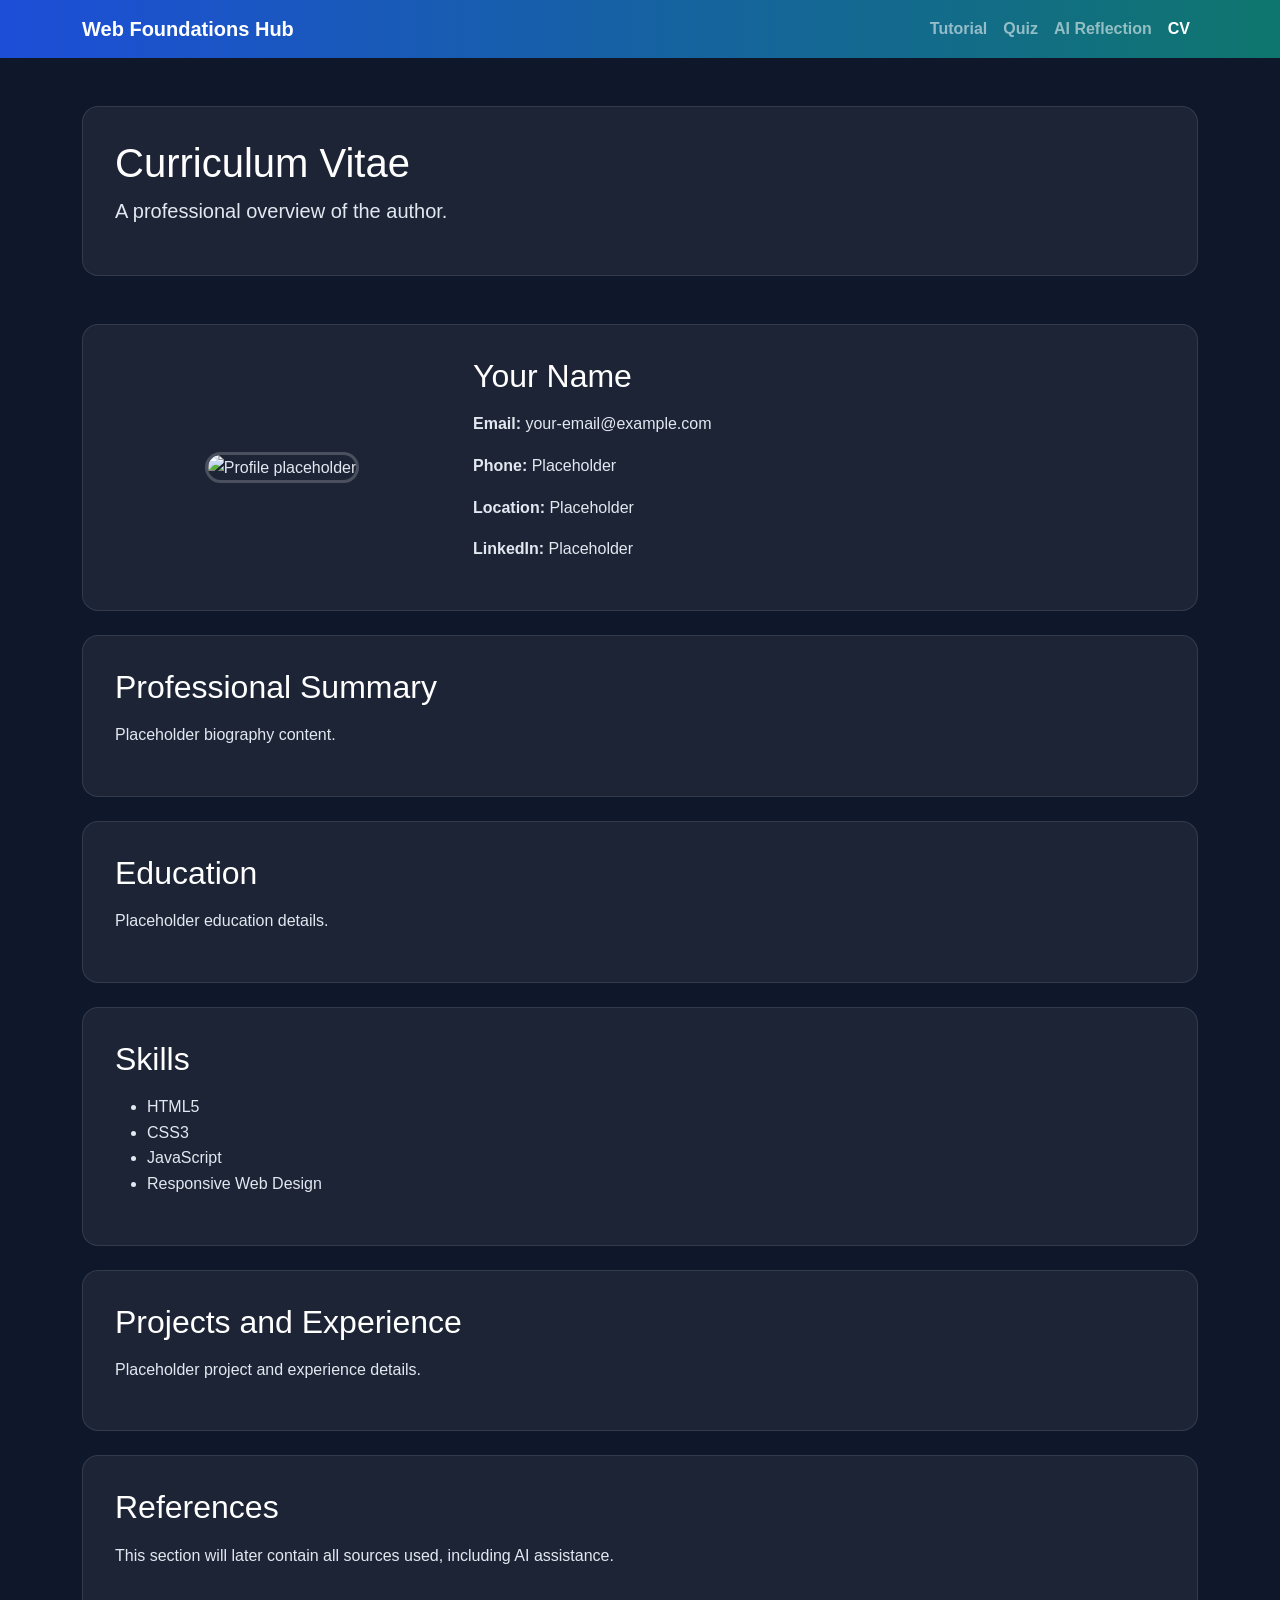
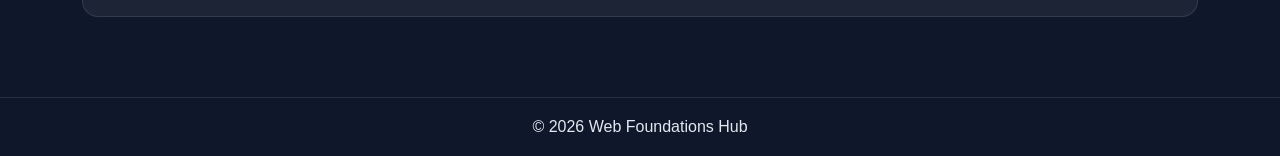
==== cv.html @ d8eeae06 "Initial project structure with base pages" ====
<!DOCTYPE html>
<html lang="en">
<head>
  <meta charset="UTF-8">
  <meta name="viewport" content="width=device-width, initial-scale=1.0">
  <title>CV | Web Foundations Hub</title>

  <link
    href="https://cdn.jsdelivr.net/npm/bootstrap@5.3.3/dist/css/bootstrap.min.css"
    rel="stylesheet"
  >
  <link rel="stylesheet" href="css/styles.css">
</head>
<body>
  <header class="site-header">
    <nav class="navbar navbar-expand-lg navbar-dark custom-nav">
      <div class="container">
        <a class="navbar-brand" href="index.html">Web Foundations Hub</a>
        <button class="navbar-toggler" type="button" data-bs-toggle="collapse" data-bs-target="#mainNav">
          <span class="navbar-toggler-icon"></span>
        </button>

        <div class="collapse navbar-collapse" id="mainNav">
          <ul class="navbar-nav ms-auto">
            <li class="nav-item"><a class="nav-link" href="tutorial.html">Tutorial</a></li>
            <li class="nav-item"><a class="nav-link" href="quiz.html">Quiz</a></li>
            <li class="nav-item"><a class="nav-link" href="reflection.html">AI Reflection</a></li>
            <li class="nav-item"><a class="nav-link active" href="cv.html">CV</a></li>
          </ul>
        </div>
      </div>
    </nav>
  </header>

  <main class="container py-5">
    <section class="page-intro mb-5">
      <h1>Curriculum Vitae</h1>
      <p class="lead">A professional overview of the author.</p>
    </section>

    <section class="content-card mb-4">
      <div class="row g-4 align-items-center">
        <div class="col-md-4 text-center">
          <img src="images/profile-placeholder.jpg" alt="Profile placeholder" class="img-fluid profile-image">
        </div>
        <div class="col-md-8">
          <h2>Your Name</h2>
          <p><strong>Email:</strong> your-email@example.com</p>
          <p><strong>Phone:</strong> Placeholder</p>
          <p><strong>Location:</strong> Placeholder</p>
          <p><strong>LinkedIn:</strong> Placeholder</p>
        </div>
      </div>
    </section>

    <section class="content-card mb-4">
      <h2>Professional Summary</h2>
      <p>Placeholder biography content.</p>
    </section>

    <section class="content-card mb-4">
      <h2>Education</h2>
      <p>Placeholder education details.</p>
    </section>

    <section class="content-card mb-4">
      <h2>Skills</h2>
      <ul>
        <li>HTML5</li>
        <li>CSS3</li>
        <li>JavaScript</li>
        <li>Responsive Web Design</li>
      </ul>
    </section>

    <section class="content-card mb-4">
      <h2>Projects and Experience</h2>
      <p>Placeholder project and experience details.</p>
    </section>

    <section class="content-card">
      <h2>References</h2>
      <p>This section will later contain all sources used, including AI assistance.</p>
    </section>
  </main>

  <footer class="site-footer text-center py-3">
    <p class="mb-0">&copy; 2026 Web Foundations Hub</p>
  </footer>

  <script src="https://cdn.jsdelivr.net/npm/bootstrap@5.3.3/dist/js/bootstrap.bundle.min.js"></script>
  <script src="js/main.js"></script>
</body>
</html>
---- css/styles.css ----
/* =========================
   Global Base Styles
========================= */

body {
  margin: 0;
  font-family: Arial, sans-serif;
  background-color: #0f172a;
  color: #e2e8f0;
  line-height: 1.6;
}

h1,
h2,
h3 {
  color: #ffffff;
}

a {
  text-decoration: none;
}

pre {
  background-color: #111827;
  color: #f8fafc;
  padding: 1rem;
  border-radius: 0.75rem;
  overflow-x: auto;
}

code {
  font-family: "Courier New", monospace;
}

/* =========================
   Navigation
========================= */

.custom-nav {
  background: linear-gradient(90deg, #1d4ed8, #0f766e);
}

.navbar-brand,
.nav-link {
  font-weight: 600;
}

/* =========================
   Layout Sections
========================= */

.hero-section,
.page-intro,
.content-card,
.feature-card {
  background: rgba(255, 255, 255, 0.06);
  border: 1px solid rgba(255, 255, 255, 0.1);
  border-radius: 1rem;
  padding: 2rem;
}

.feature-card h2,
.content-card h2 {
  margin-bottom: 1rem;
}

/* =========================
   Footer
========================= */

.site-footer {
  border-top: 1px solid rgba(255, 255, 255, 0.1);
  margin-top: 2rem;
}

/* =========================
   Images
========================= */

.profile-image {
  max-width: 220px;
  border-radius: 1rem;
  border: 3px solid rgba(255, 255, 255, 0.2);
}

/* =========================
   Utility
========================= */

.hidden {
  display: none;
}
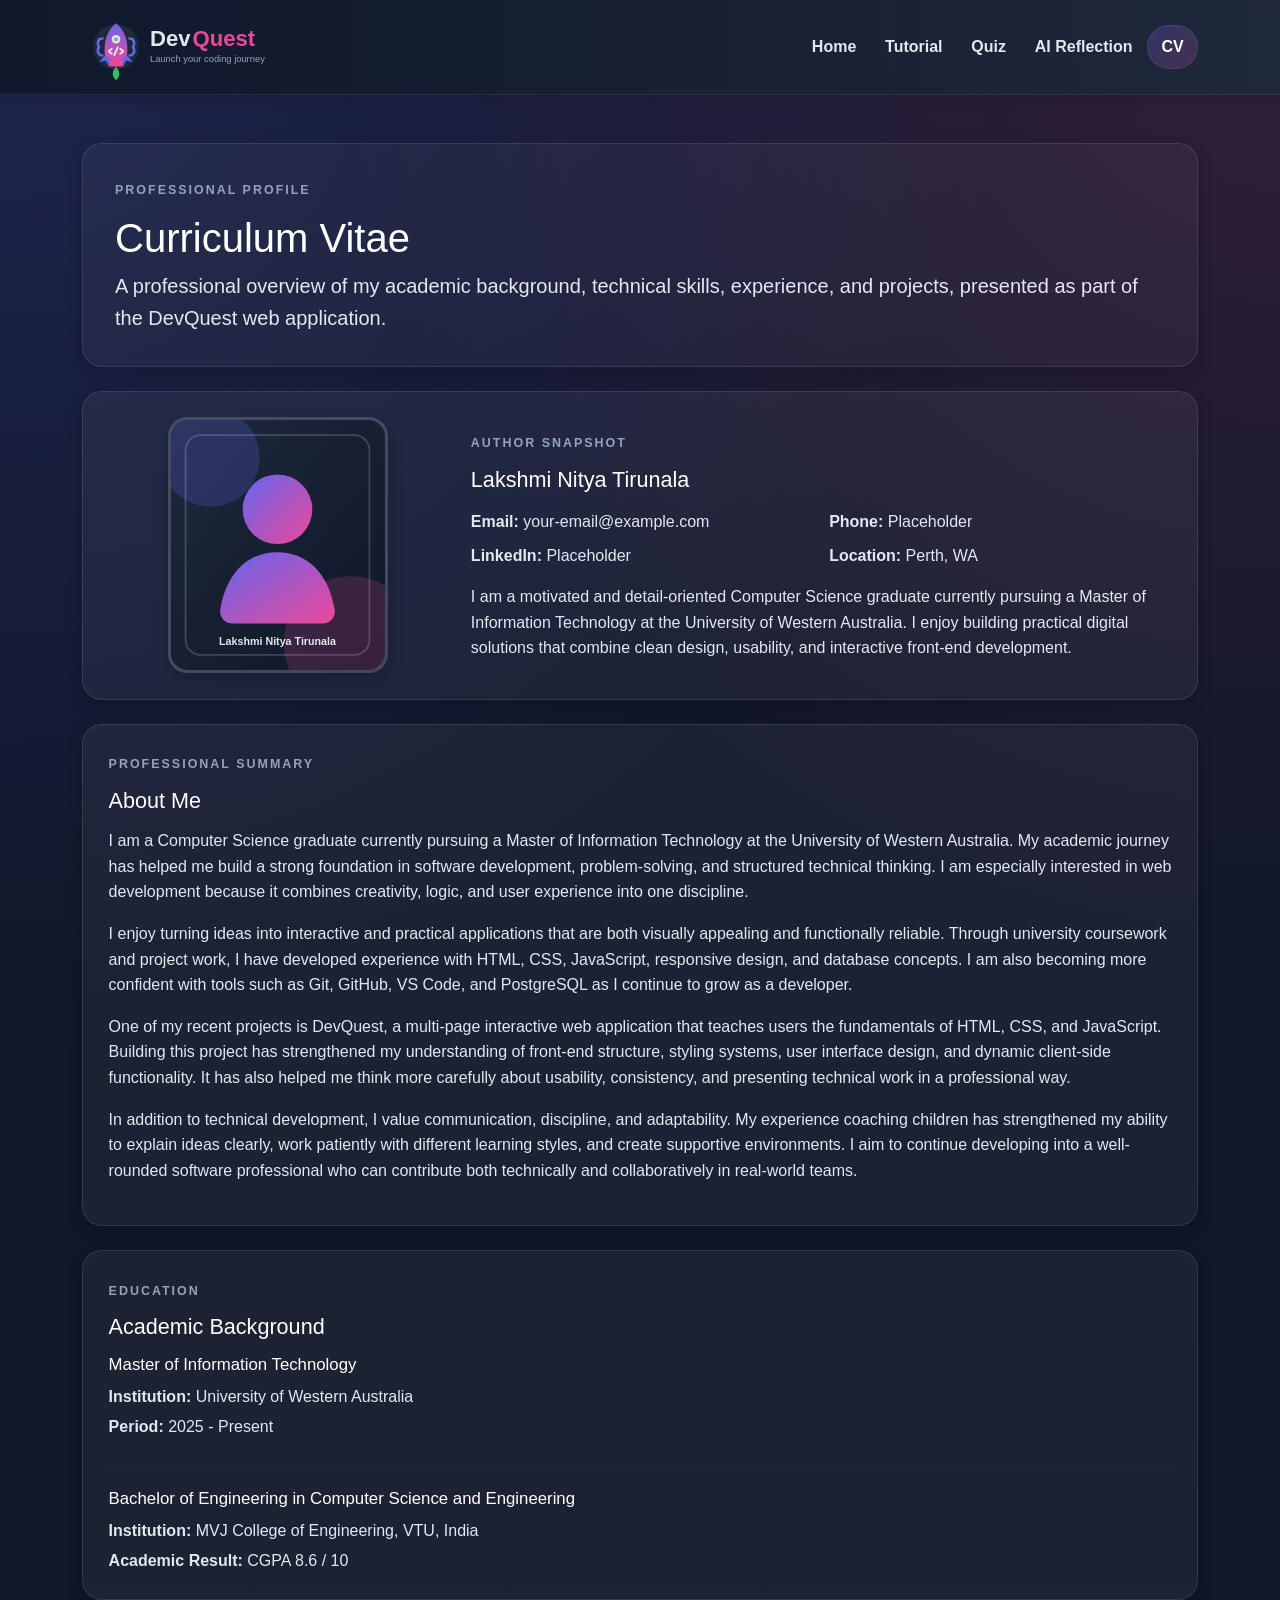
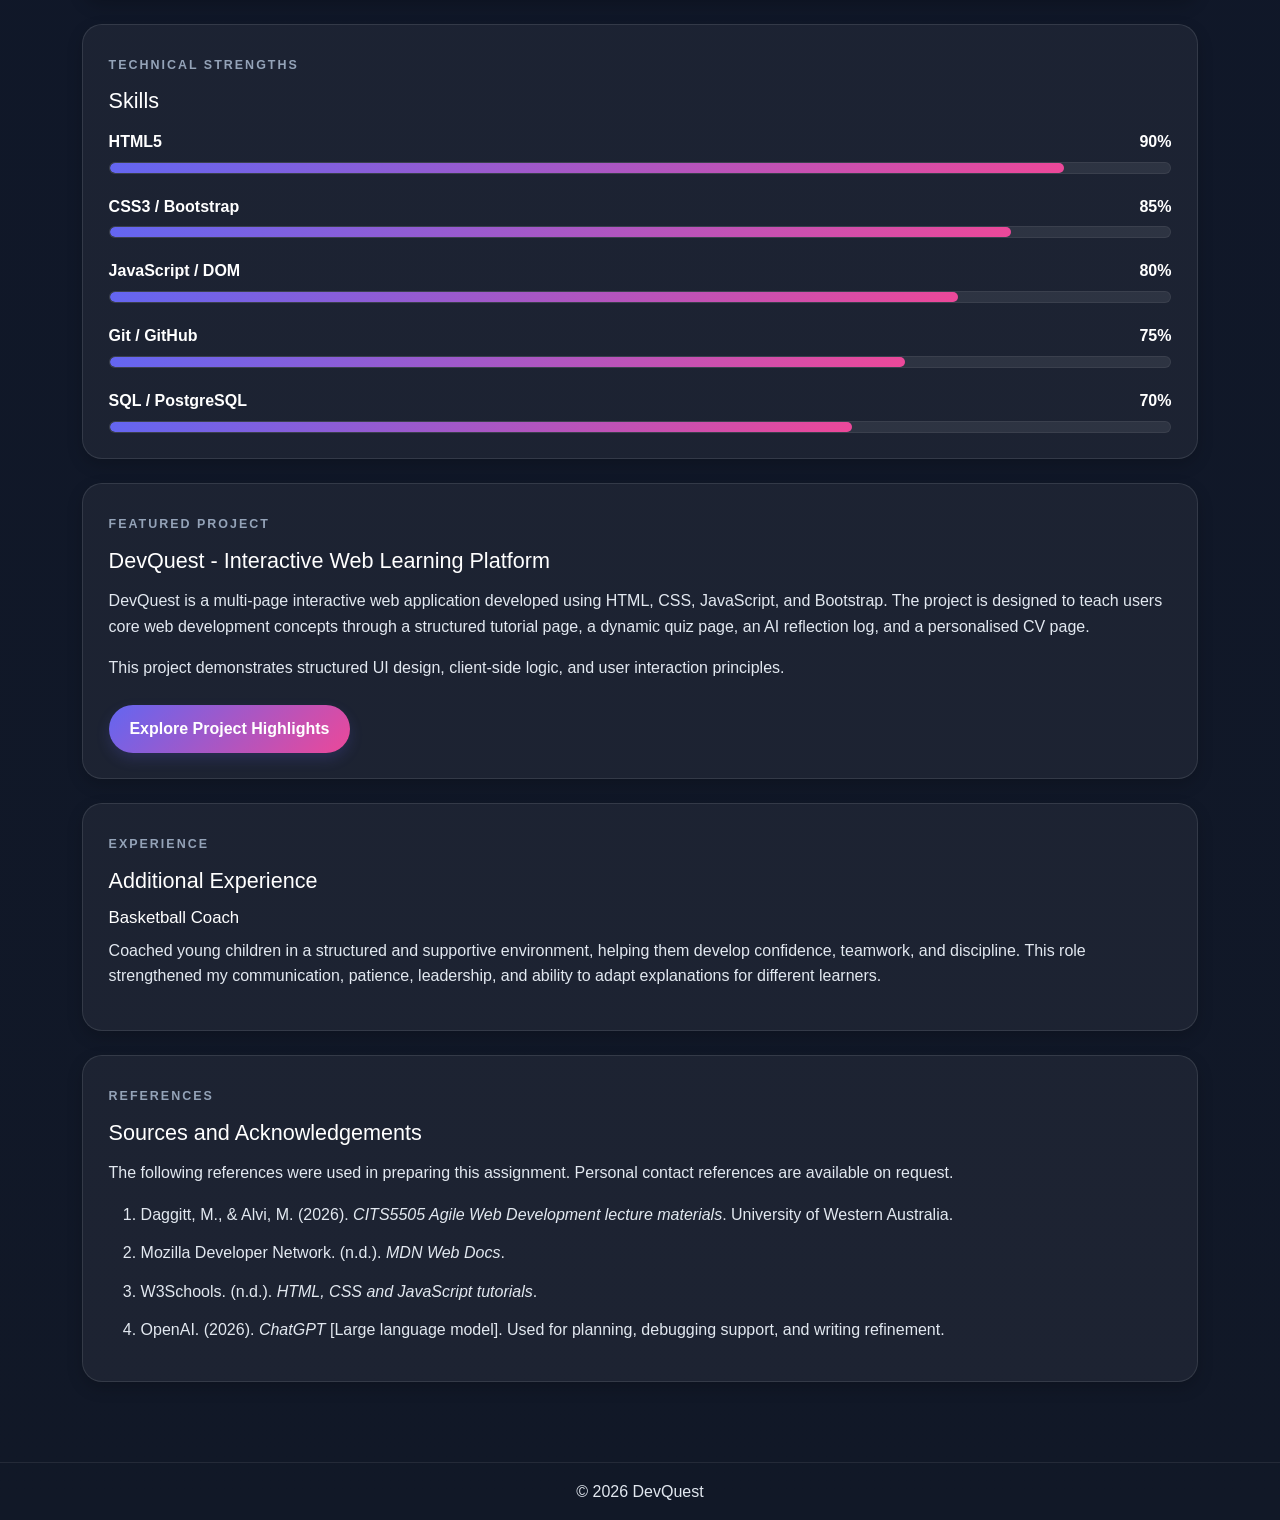
==== commit c9eb5f8b: "Build DevQuest site pages and topic quiz" ====
--- a/cv.html
+++ b/cv.html
@@ -3,92 +3,255 @@
 <head>
   <meta charset="UTF-8">
   <meta name="viewport" content="width=device-width, initial-scale=1.0">
-  <title>CV | Web Foundations Hub</title>
-
-  <link
-    href="https://cdn.jsdelivr.net/npm/bootstrap@5.3.3/dist/css/bootstrap.min.css"
-    rel="stylesheet"
-  >
+  <title>CV | DevQuest</title>
+  <link href="https://cdn.jsdelivr.net/npm/bootstrap@5.3.3/dist/css/bootstrap.min.css" rel="stylesheet">
+  <link rel="icon" type="image/svg+xml" href="images/favicon.svg">
   <link rel="stylesheet" href="css/styles.css">
 </head>
 <body>
-  <header class="site-header">
-    <nav class="navbar navbar-expand-lg navbar-dark custom-nav">
-      <div class="container">
-        <a class="navbar-brand" href="index.html">Web Foundations Hub</a>
-        <button class="navbar-toggler" type="button" data-bs-toggle="collapse" data-bs-target="#mainNav">
-          <span class="navbar-toggler-icon"></span>
-        </button>
-
-        <div class="collapse navbar-collapse" id="mainNav">
-          <ul class="navbar-nav ms-auto">
-            <li class="nav-item"><a class="nav-link" href="tutorial.html">Tutorial</a></li>
-            <li class="nav-item"><a class="nav-link" href="quiz.html">Quiz</a></li>
-            <li class="nav-item"><a class="nav-link" href="reflection.html">AI Reflection</a></li>
-            <li class="nav-item"><a class="nav-link active" href="cv.html">CV</a></li>
-          </ul>
-        </div>
-      </div>
-    </nav>
-  </header>
-
-  <main class="container py-5">
-    <section class="page-intro mb-5">
-      <h1>Curriculum Vitae</h1>
-      <p class="lead">A professional overview of the author.</p>
-    </section>
-
-    <section class="content-card mb-4">
-      <div class="row g-4 align-items-center">
-        <div class="col-md-4 text-center">
-          <img src="images/profile-placeholder.jpg" alt="Profile placeholder" class="img-fluid profile-image">
-        </div>
-        <div class="col-md-8">
-          <h2>Your Name</h2>
+
+<header class="site-header">
+  <nav class="navbar navbar-expand-lg navbar-dark custom-nav" aria-label="Main navigation">
+    <div class="container">
+      <a class="navbar-brand logo-link" href="index.html">
+        <img src="images/devquest-logo.svg" alt="DevQuest logo" class="devquest-logo">
+      </a>
+
+      <button
+        class="navbar-toggler"
+        type="button"
+        data-bs-toggle="collapse"
+        data-bs-target="#mainNav"
+        aria-controls="mainNav"
+        aria-expanded="false"
+        aria-label="Toggle navigation"
+      >
+        <span class="navbar-toggler-icon"></span>
+      </button>
+
+      <div class="collapse navbar-collapse" id="mainNav">
+        <ul class="navbar-nav ms-auto">
+          <li class="nav-item"><a class="nav-link" href="index.html">Home</a></li>
+          <li class="nav-item"><a class="nav-link" href="tutorial.html">Tutorial</a></li>
+          <li class="nav-item"><a class="nav-link" href="quiz.html">Quiz</a></li>
+          <li class="nav-item"><a class="nav-link" href="reflection.html">AI Reflection</a></li>
+          <li class="nav-item"><a class="nav-link active" href="cv.html" aria-current="page">CV</a></li>
+        </ul>
+      </div>
+    </div>
+  </nav>
+</header>
+
+<main class="container py-5">
+
+  <section class="page-intro reveal-section">
+    <div class="section-label">Professional Profile</div>
+    <h1>Curriculum Vitae</h1>
+    <p class="lead mb-0">
+      A professional overview of my academic background, technical skills, experience, and projects,
+      presented as part of the DevQuest web application.
+    </p>
+  </section>
+
+  <section class="content-card mt-4 reveal-section">
+    <div class="row g-4 align-items-center">
+      <div class="col-md-4 text-center">
+        <img
+          src="images/profile-placeholder.svg"
+          alt="Profile photograph placeholder"
+          class="img-fluid profile-image cv-profile-image"
+        >
+      </div>
+
+      <div class="col-md-8">
+        <div class="section-label">Author Snapshot</div>
+        <h2 class="mb-3">Lakshmi Nitya Tirunala</h2>
+
+        <div class="cv-contact-grid">
           <p><strong>Email:</strong> your-email@example.com</p>
           <p><strong>Phone:</strong> Placeholder</p>
-          <p><strong>Location:</strong> Placeholder</p>
           <p><strong>LinkedIn:</strong> Placeholder</p>
+          <p><strong>Location:</strong> Perth, WA</p>
         </div>
-      </div>
-    </section>
-
-    <section class="content-card mb-4">
-      <h2>Professional Summary</h2>
-      <p>Placeholder biography content.</p>
-    </section>
-
-    <section class="content-card mb-4">
-      <h2>Education</h2>
-      <p>Placeholder education details.</p>
-    </section>
-
-    <section class="content-card mb-4">
-      <h2>Skills</h2>
-      <ul>
-        <li>HTML5</li>
-        <li>CSS3</li>
-        <li>JavaScript</li>
-        <li>Responsive Web Design</li>
+
+        <p class="mb-0 card-muted">
+          I am a motivated and detail-oriented Computer Science graduate currently pursuing a Master of
+          Information Technology at the University of Western Australia. I enjoy building practical digital
+          solutions that combine clean design, usability, and interactive front-end development.
+        </p>
+      </div>
+    </div>
+  </section>
+
+  <section class="content-card mt-4 reveal-section">
+    <div class="section-label">Professional Summary</div>
+    <h2>About Me</h2>
+    <p>
+      I am a Computer Science graduate currently pursuing a Master of Information Technology at the University
+      of Western Australia. My academic journey has helped me build a strong foundation in software development,
+      problem-solving, and structured technical thinking. I am especially interested in web development because
+      it combines creativity, logic, and user experience into one discipline.
+    </p>
+    <p>
+      I enjoy turning ideas into interactive and practical applications that are both visually appealing and
+      functionally reliable. Through university coursework and project work, I have developed experience with
+      HTML, CSS, JavaScript, responsive design, and database concepts. I am also becoming more confident with
+      tools such as Git, GitHub, VS Code, and PostgreSQL as I continue to grow as a developer.
+    </p>
+    <p>
+      One of my recent projects is DevQuest, a multi-page interactive web application that teaches users the
+      fundamentals of HTML, CSS, and JavaScript. Building this project has strengthened my understanding of
+      front-end structure, styling systems, user interface design, and dynamic client-side functionality. It
+      has also helped me think more carefully about usability, consistency, and presenting technical work in a
+      professional way.
+    </p>
+    <p>
+      In addition to technical development, I value communication, discipline, and adaptability. My experience
+      coaching children has strengthened my ability to explain ideas clearly, work patiently with different
+      learning styles, and create supportive environments. I aim to continue developing into a well-rounded
+      software professional who can contribute both technically and collaboratively in real-world teams.
+    </p>
+  </section>
+
+  <section class="content-card mt-4 reveal-section">
+    <div class="section-label">Education</div>
+    <h2>Academic Background</h2>
+
+    <div class="cv-item">
+      <h3>Master of Information Technology</h3>
+      <p class="mb-1"><strong>Institution:</strong> University of Western Australia</p>
+      <p class="mb-0"><strong>Period:</strong> 2025 - Present</p>
+    </div>
+
+    <hr class="soft-divider">
+
+    <div class="cv-item">
+      <h3>Bachelor of Engineering in Computer Science and Engineering</h3>
+      <p class="mb-1"><strong>Institution:</strong> MVJ College of Engineering, VTU, India</p>
+      <p class="mb-0"><strong>Academic Result:</strong> CGPA 8.6 / 10</p>
+    </div>
+  </section>
+
+  <section class="content-card mt-4 reveal-section">
+    <div class="section-label">Technical Strengths</div>
+    <h2>Skills</h2>
+
+    <div class="skill-block">
+      <div class="skill-header">
+        <span>HTML5</span>
+        <span>90%</span>
+      </div>
+      <div class="skill-bar">
+        <div class="skill-fill" data-width="90%"></div>
+      </div>
+    </div>
+
+    <div class="skill-block">
+      <div class="skill-header">
+        <span>CSS3 / Bootstrap</span>
+        <span>85%</span>
+      </div>
+      <div class="skill-bar">
+        <div class="skill-fill" data-width="85%"></div>
+      </div>
+    </div>
+
+    <div class="skill-block">
+      <div class="skill-header">
+        <span>JavaScript / DOM</span>
+        <span>80%</span>
+      </div>
+      <div class="skill-bar">
+        <div class="skill-fill" data-width="80%"></div>
+      </div>
+    </div>
+
+    <div class="skill-block">
+      <div class="skill-header">
+        <span>Git / GitHub</span>
+        <span>75%</span>
+      </div>
+      <div class="skill-bar">
+        <div class="skill-fill" data-width="75%"></div>
+      </div>
+    </div>
+
+    <div class="skill-block mb-0">
+      <div class="skill-header">
+        <span>SQL / PostgreSQL</span>
+        <span>70%</span>
+      </div>
+      <div class="skill-bar">
+        <div class="skill-fill" data-width="70%"></div>
+      </div>
+    </div>
+  </section>
+
+  <section class="content-card mt-4 reveal-section">
+    <div class="section-label">Featured Project</div>
+    <h2>DevQuest - Interactive Web Learning Platform</h2>
+
+    <p>
+      DevQuest is a multi-page interactive web application developed using HTML, CSS, JavaScript, and Bootstrap.
+      The project is designed to teach users core web development concepts through a structured tutorial page,
+      a dynamic quiz page, an AI reflection log, and a personalised CV page.
+    </p>
+
+    <p class="card-muted">
+      This project demonstrates structured UI design, client-side logic, and user interaction principles.
+    </p>
+
+    <button type="button" class="btn btn-primary mt-2" id="toggleProjectDetails">
+      Explore Project Highlights
+    </button>
+
+    <div id="projectDetails" class="project-details hidden mt-4" aria-live="polite">
+      <ul class="mb-0">
+        <li>Designed a coherent multi-page user experience with consistent navigation and styling.</li>
+        <li>Built a responsive interface using Bootstrap combined with custom CSS.</li>
+        <li>Implemented interactive front-end behaviour using JavaScript and DOM manipulation.</li>
+        <li>Planned dynamic quiz functionality using AJAX, score feedback, and local storage.</li>
+        <li>Focused on balancing usability, visual design, and technical requirements.</li>
       </ul>
-    </section>
-
-    <section class="content-card mb-4">
-      <h2>Projects and Experience</h2>
-      <p>Placeholder project and experience details.</p>
-    </section>
-
-    <section class="content-card">
-      <h2>References</h2>
-      <p>This section will later contain all sources used, including AI assistance.</p>
-    </section>
-  </main>
-
-  <footer class="site-footer text-center py-3">
-    <p class="mb-0">&copy; 2026 Web Foundations Hub</p>
-  </footer>
-
-  <script src="https://cdn.jsdelivr.net/npm/bootstrap@5.3.3/dist/js/bootstrap.bundle.min.js"></script>
-  <script src="js/main.js"></script>
+    </div>
+  </section>
+
+  <section class="content-card mt-4 reveal-section">
+    <div class="section-label">Experience</div>
+    <h2>Additional Experience</h2>
+    <div class="cv-item">
+      <h3>Basketball Coach</h3>
+      <p>
+        Coached young children in a structured and supportive environment, helping them develop confidence,
+        teamwork, and discipline. This role strengthened my communication, patience, leadership, and ability
+        to adapt explanations for different learners.
+      </p>
+    </div>
+  </section>
+
+  <section class="content-card mt-4 reveal-section">
+    <div class="section-label">References</div>
+    <h2>Sources and Acknowledgements</h2>
+    <p class="card-muted">
+      The following references were used in preparing this assignment. Personal contact references are available
+      on request.
+    </p>
+
+    <ol class="references-list mb-0">
+      <li>Daggitt, M., &amp; Alvi, M. (2026). <em>CITS5505 Agile Web Development lecture materials</em>. University of Western Australia.</li>
+      <li>Mozilla Developer Network. (n.d.). <em>MDN Web Docs</em>.</li>
+      <li>W3Schools. (n.d.). <em>HTML, CSS and JavaScript tutorials</em>.</li>
+      <li>OpenAI. (2026). <em>ChatGPT</em> [Large language model]. Used for planning, debugging support, and writing refinement.</li>
+    </ol>
+  </section>
+
+</main>
+
+<footer class="site-footer text-center py-3">
+  <p class="mb-0">&copy; 2026 DevQuest</p>
+</footer>
+
+<script src="https://cdn.jsdelivr.net/npm/bootstrap@5.3.3/dist/js/bootstrap.bundle.min.js"></script>
+<script src="js/main.js"></script>
 </body>
-</html>+</html>
--- a/css/styles.css
+++ b/css/styles.css
@@ -1,92 +1,633 @@
 /* =========================
-   Global Base Styles
-========================= */
+   DEVQUEST DESIGN SYSTEM
+========================= */
+
+:root {
+  --bg-main: #0f172a;
+  --bg-surface: #1e293b;
+  --bg-surface-soft: rgba(255, 255, 255, 0.05);
+  --border-soft: rgba(255, 255, 255, 0.10);
+
+  --primary: #6366f1;
+  --secondary: #ec4899;
+  --success: #22c55e;
+  --danger: #ef4444;
+
+  --text-main: #e2e8f0;
+  --text-muted: #94a3b8;
+  --text-dark: #0f172a;
+
+  --shadow-soft: 0 6px 16px rgba(0, 0, 0, 0.18);
+  --shadow-glow: 0 0 0 1px rgba(99, 102, 241, 0.18);
+
+  --radius-lg: 1.25rem;
+  --radius-md: 0.9rem;
+  --radius-sm: 0.7rem;
+
+  --transition-fast: 0.25s ease;
+  --transition-med: 0.35s ease;
+}
+
+/* =========================
+   GLOBAL
+========================= */
+
+* {
+  box-sizing: border-box;
+}
+
+html {
+  scroll-behavior: smooth;
+}
 
 body {
   margin: 0;
-  font-family: Arial, sans-serif;
-  background-color: #0f172a;
-  color: #e2e8f0;
+  font-family: Arial, Helvetica, sans-serif;
+  background:
+    radial-gradient(circle at top left, rgba(99, 102, 241, 0.18), transparent 30%),
+    radial-gradient(circle at top right, rgba(236, 72, 153, 0.16), transparent 28%),
+    linear-gradient(180deg, #0f172a 0%, #111827 100%);
+  color: var(--text-main);
   line-height: 1.6;
+  min-height: 100vh;
 }
 
 h1,
 h2,
-h3 {
-  color: #ffffff;
+h3,
+h4 {
+  color: #ffffff;
+  margin-top: 0;
+  line-height: 1.2;
+}
+
+p,
+li {
+  color: var(--text-main);
 }
 
 a {
   text-decoration: none;
+  transition: color var(--transition-fast);
 }
 
 pre {
-  background-color: #111827;
+  background: #0b1120;
   color: #f8fafc;
-  padding: 1rem;
-  border-radius: 0.75rem;
+  padding: 1rem 1.1rem;
+  border-radius: var(--radius-md);
   overflow-x: auto;
+  border: 1px solid rgba(255, 255, 255, 0.08);
 }
 
 code {
   font-family: "Courier New", monospace;
 }
 
-/* =========================
-   Navigation
+ul {
+  padding-left: 1.25rem;
+}
+
+.hidden {
+  display: none;
+}
+
+/* =========================
+   NAVBAR
 ========================= */
 
 .custom-nav {
-  background: linear-gradient(90deg, #1d4ed8, #0f766e);
-}
-
-.navbar-brand,
+  background: linear-gradient(90deg, rgba(15, 23, 42, 0.95), rgba(30, 41, 59, 0.95));
+  border-bottom: 1px solid rgba(255, 255, 255, 0.08);
+  box-shadow: 0 4px 12px rgba(0, 0, 0, 0.16);
+}
+
+.navbar-brand {
+  font-weight: 800;
+  letter-spacing: 0.5px;
+  color: #ffffff !important;
+}
+
+.brand-mark {
+  background: linear-gradient(135deg, var(--primary), var(--secondary));
+  -webkit-background-clip: text;
+  background-clip: text;
+  color: transparent;
+}
+
+.logo-link {
+  display: inline-flex;
+  align-items: center;
+  text-decoration: none;
+}
+
+.devquest-logo {
+  height: 68px;
+  width: auto;
+  display: block;
+  transition: opacity var(--transition-fast);
+}
+
+.logo-link:hover .devquest-logo {
+  opacity: 0.92;
+}
+
 .nav-link {
+  color: var(--text-main) !important;
   font-weight: 600;
-}
-
-/* =========================
-   Layout Sections
-========================= */
-
-.hero-section,
-.page-intro,
+  padding: 0.6rem 0.9rem !important;
+  border-radius: 999px;
+  transition: all var(--transition-fast);
+}
+
+.nav-link:hover {
+  color: #ffffff !important;
+  background: rgba(255, 255, 255, 0.06);
+}
+
+.nav-link.active {
+  background: linear-gradient(135deg, rgba(99, 102, 241, 0.25), rgba(236, 72, 153, 0.20));
+  color: #ffffff !important;
+  box-shadow: inset 0 0 0 1px rgba(255, 255, 255, 0.08);
+}
+
+/* =========================
+   HERO / PAGE INTRO
+========================= */
+
+.hero-section {
+  background: linear-gradient(
+    rgba(15, 23, 42, 0.8),
+    rgba(15, 23, 42, 0.9)
+  ),
+  url("../images/your-image.png");
+
+  background-size: cover;
+  background-position: center;
+  background-repeat: no-repeat;
+}
+
+.hero-section::before {
+  content: "";
+  position: absolute;
+  inset: auto -10% -40% auto;
+  width: 280px;
+  height: 280px;
+  background: radial-gradient(circle, rgba(236, 72, 153, 0.18), transparent 65%);
+  pointer-events: none;
+}
+
+.hero-badge,
+.section-label {
+  display: inline-block;
+  font-size: 0.78rem;
+  font-weight: 700;
+  letter-spacing: 2px;
+  text-transform: uppercase;
+  color: var(--text-muted);
+  margin-bottom: 0.8rem;
+}
+
+.hero-title {
+  font-size: clamp(2.2rem, 5vw, 4rem);
+  font-weight: 800;
+  margin-bottom: 1rem;
+}
+
+.hero-subtitle {
+  max-width: 760px;
+  margin: 0 auto;
+  color: var(--text-main);
+  font-size: 1.05rem;
+}
+
+.page-intro {
+  background: rgba(255, 255, 255, 0.04);
+  border: 1px solid var(--border-soft);
+  border-radius: var(--radius-lg);
+  padding: 2rem;
+  box-shadow: var(--shadow-soft);
+}
+
+/* =========================
+   CARDS
+========================= */
+
 .content-card,
 .feature-card {
-  background: rgba(255, 255, 255, 0.06);
-  border: 1px solid rgba(255, 255, 255, 0.1);
-  border-radius: 1rem;
-  padding: 2rem;
+  background: var(--bg-surface-soft);
+  border: 1px solid var(--border-soft);
+  border-radius: var(--radius-lg);
+  padding: 1.6rem;
+  box-shadow: var(--shadow-soft);
+  transition: border-color var(--transition-fast);
+}
+
+.feature-card:hover,
+.content-card:hover {
+  border-color: var(--border-soft);
 }
 
 .feature-card h2,
 .content-card h2 {
-  margin-bottom: 1rem;
-}
-
-/* =========================
-   Footer
-========================= */
-
-.site-footer {
-  border-top: 1px solid rgba(255, 255, 255, 0.1);
-  margin-top: 2rem;
-}
-
-/* =========================
-   Images
+  margin-bottom: 0.9rem;
+  font-size: 1.35rem;
+  transition: color var(--transition-fast), text-shadow var(--transition-fast);
+}
+
+.page-intro h1,
+.page-intro .section-label,
+.content-card h2,
+.content-card .section-label,
+.feature-card h2,
+.feature-card .section-label {
+  transition: color var(--transition-fast), text-shadow var(--transition-fast);
+}
+
+.page-intro:hover h1,
+.page-intro:hover .section-label,
+.content-card:hover h2,
+.content-card:hover .section-label,
+.feature-card:hover h2,
+.feature-card:hover .section-label {
+  color: #ffffff;
+  text-shadow: 0 0 8px rgba(99, 102, 241, 0.45);
+}
+
+.feature-card p,
+.content-card p {
+  color: var(--text-main);
+}
+
+.card-muted {
+  color: var(--text-muted);
+}
+
+/* =========================
+   BUTTONS
+========================= */
+
+.btn {
+  border-radius: 999px;
+  font-weight: 700;
+  padding: 0.75rem 1.3rem;
+  transition: transform var(--transition-fast), box-shadow var(--transition-fast), background var(--transition-fast), border-color var(--transition-fast);
+}
+
+.btn:hover {
+  transform: translateY(-2px);
+}
+
+.btn-primary {
+  background: linear-gradient(135deg, var(--primary), var(--secondary));
+  border: none;
+  box-shadow: 0 6px 14px rgba(99, 102, 241, 0.18);
+}
+
+.btn-primary:hover,
+.btn-primary:focus {
+  background: linear-gradient(135deg, #5558ea, #e23a8c);
+  box-shadow: 0 8px 16px rgba(99, 102, 241, 0.2);
+}
+
+.btn-outline-light {
+  border: 1px solid rgba(255, 255, 255, 0.22);
+  color: #ffffff;
+  background: transparent;
+}
+
+.btn-outline-light:hover {
+  background: rgba(255, 255, 255, 0.08);
+  border-color: rgba(255, 255, 255, 0.4);
+  color: #ffffff;
+}
+
+.btn-success {
+  background: linear-gradient(135deg, #16a34a, var(--success));
+  border: none;
+}
+
+.btn-danger {
+  border: none;
+}
+
+/* =========================
+   SMALL UI HELPERS
+========================= */
+
+.accent-text {
+  background: linear-gradient(135deg, var(--primary), var(--secondary));
+  -webkit-background-clip: text;
+  background-clip: text;
+  color: transparent;
+}
+
+.status-pass {
+  color: var(--success);
+  font-weight: 700;
+}
+
+.status-fail {
+  color: var(--danger);
+  font-weight: 700;
+}
+
+.soft-divider {
+  border: 0;
+  border-top: 1px solid rgba(255, 255, 255, 0.08);
+  margin: 1.5rem 0;
+}
+
+/* =========================
+   CV IMAGE
 ========================= */
 
 .profile-image {
   max-width: 220px;
-  border-radius: 1rem;
-  border: 3px solid rgba(255, 255, 255, 0.2);
-}
-
-/* =========================
-   Utility
-========================= */
-
-.hidden {
+  width: 100%;
+  border-radius: 1.2rem;
+  border: 3px solid rgba(255, 255, 255, 0.16);
+  box-shadow: var(--shadow-soft);
+}
+
+/* =========================
+   FOOTER
+========================= */
+
+.site-footer {
+  border-top: 1px solid rgba(255, 255, 255, 0.08);
+  margin-top: 2rem;
+  color: var(--text-muted);
+}
+
+/* =========================
+   RESPONSIVE
+========================= */
+
+@media (max-width: 768px) {
+  .hero-section {
+    padding: 2.7rem 1.25rem;
+  }
+
+  .content-card,
+  .feature-card,
+  .page-intro {
+    padding: 1.25rem;
+  }
+}
+
+/* =========================
+   CV PAGE
+========================= */
+
+.cv-profile-image {
+  max-height: 260px;
+  object-fit: cover;
+  transition: transform var(--transition-fast), box-shadow var(--transition-fast);
+}
+
+.cv-profile-image:hover {
+  transform: translateY(-2px);
+  box-shadow: 0 8px 18px rgba(0, 0, 0, 0.2);
+}
+
+.cv-contact-grid {
+  display: grid;
+  grid-template-columns: repeat(2, minmax(180px, 1fr));
+  gap: 0.5rem 1rem;
+  margin-bottom: 1rem;
+}
+
+.cv-contact-grid p {
+  margin-bottom: 0;
+}
+
+.cv-item h3 {
+  font-size: 1.05rem;
+  margin-bottom: 0.6rem;
+  color: #ffffff;
+}
+
+.skill-block {
+  margin-bottom: 1.25rem;
+}
+
+.skill-header {
+  display: flex;
+  justify-content: space-between;
+  gap: 1rem;
+  margin-bottom: 0.45rem;
+  font-weight: 700;
+  color: #ffffff;
+}
+
+.skill-bar {
+  width: 100%;
+  height: 12px;
+  background: rgba(255, 255, 255, 0.08);
+  border-radius: 999px;
+  overflow: hidden;
+  border: 1px solid rgba(255, 255, 255, 0.06);
+}
+
+.skill-fill {
+  width: 0;
+  height: 100%;
+  border-radius: 999px;
+  background: linear-gradient(135deg, var(--primary), var(--secondary));
+  transition: width 1.2s ease;
+}
+
+.project-details {
+  background: rgba(255, 255, 255, 0.04);
+  border: 1px solid rgba(255, 255, 255, 0.08);
+  border-radius: var(--radius-md);
+  padding: 1rem 1.1rem;
+}
+
+.references-list li {
+  margin-bottom: 0.8rem;
+}
+
+.reveal-section {
+  opacity: 0;
+  transform: translateY(24px);
+  transition: opacity 0.7s ease, transform 0.7s ease;
+}
+
+.reveal-section.is-visible {
+  opacity: 1;
+  transform: translateY(0);
+}
+
+@media (max-width: 768px) {
+  .cv-contact-grid {
+    grid-template-columns: 1fr;
+  }
+}
+
+/* =========================
+   QUIZ PAGE
+========================= */
+
+.quiz-mode-grid {
+  display: flex;
+  flex-wrap: wrap;
+  gap: 0.75rem;
+}
+
+.quiz-mode-btn {
+  border: 1px solid rgba(255, 255, 255, 0.16);
+  border-radius: 999px;
+  background: rgba(255, 255, 255, 0.04);
+  color: var(--text-main);
+  font-weight: 700;
+  padding: 0.75rem 1.1rem;
+  transition: background var(--transition-fast), border-color var(--transition-fast), color var(--transition-fast);
+}
+
+.quiz-mode-btn:hover,
+.quiz-mode-btn.active {
+  background: linear-gradient(135deg, rgba(99, 102, 241, 0.32), rgba(236, 72, 153, 0.26));
+  border-color: rgba(255, 255, 255, 0.28);
+  color: #ffffff;
+}
+
+.current-mode,
+.quiz-status {
+  color: var(--text-muted);
+  font-weight: 700;
+}
+
+.quiz-status {
+  margin-bottom: 1rem;
+}
+
+.quiz-status-success,
+.quiz-status-info {
+  color: var(--text-main);
+}
+
+.quiz-status-warning {
+  color: #facc15;
+}
+
+.quiz-status-error {
+  color: var(--danger);
+}
+
+.quiz-question {
+  border: 1px solid rgba(255, 255, 255, 0.08);
+  border-radius: var(--radius-md);
+  margin-bottom: 1rem;
+  padding: 1rem;
+}
+
+.quiz-question legend {
+  color: #ffffff;
+  float: none;
+  font-size: 1rem;
+  font-weight: 700;
+  margin-bottom: 0.9rem;
+}
+
+.question-topic {
+  color: var(--text-muted);
+  display: inline-block;
+  font-size: 0.72rem;
+  letter-spacing: 1px;
+  margin-right: 0.4rem;
+}
+
+.quiz-options {
+  display: grid;
+  gap: 0.65rem;
+}
+
+.quiz-option {
+  align-items: flex-start;
+  background: rgba(255, 255, 255, 0.04);
+  border: 1px solid rgba(255, 255, 255, 0.08);
+  border-radius: var(--radius-sm);
+  color: var(--text-main);
+  cursor: pointer;
+  display: flex;
+  gap: 0.65rem;
+  padding: 0.75rem;
+  transition: background var(--transition-fast), border-color var(--transition-fast);
+}
+
+.quiz-option:hover {
+  background: rgba(255, 255, 255, 0.07);
+  border-color: rgba(99, 102, 241, 0.42);
+}
+
+.quiz-option:has(input:checked) {
+  background: linear-gradient(135deg, rgba(99, 102, 241, 0.22), rgba(236, 72, 153, 0.16));
+  border-color: rgba(236, 72, 153, 0.48);
+}
+
+.quiz-option input {
+  accent-color: var(--secondary);
+  flex: 0 0 auto;
+  margin-top: 0.3rem;
+}
+
+.quiz-validation-message {
+  color: var(--danger);
+  font-weight: 700;
+  margin-top: 0.85rem;
+}
+
+.question-warning {
+  color: var(--danger);
   display: none;
-}+  font-weight: 700;
+  margin: 0.75rem 0 0;
+}
+
+.question-unanswered {
+  border-color: rgba(239, 68, 68, 0.75);
+}
+
+.question-unanswered .question-warning {
+  display: block;
+}
+
+.quiz-actions {
+  display: flex;
+  flex-wrap: wrap;
+  gap: 0.75rem;
+}
+
+.attempt-list {
+  padding-left: 1.25rem;
+}
+
+.attempt-list li {
+  margin-bottom: 0.65rem;
+}
+
+.attempt-history {
+  max-height: 220px;
+  overflow-y: auto;
+  padding-right: 0.5rem;
+}
+
+.attempt-history::-webkit-scrollbar {
+  width: 10px;
+}
+
+.attempt-history::-webkit-scrollbar-track {
+  background: rgba(255, 255, 255, 0.05);
+  border-radius: 999px;
+}
+
+.attempt-history::-webkit-scrollbar-thumb {
+  background: linear-gradient(180deg, rgba(99, 102, 241, 0.7), rgba(236, 72, 153, 0.65));
+  border-radius: 999px;
+}
+
+.attempt-history::-webkit-scrollbar-thumb:hover {
+  background: linear-gradient(180deg, rgba(99, 102, 241, 0.9), rgba(236, 72, 153, 0.85));
+}
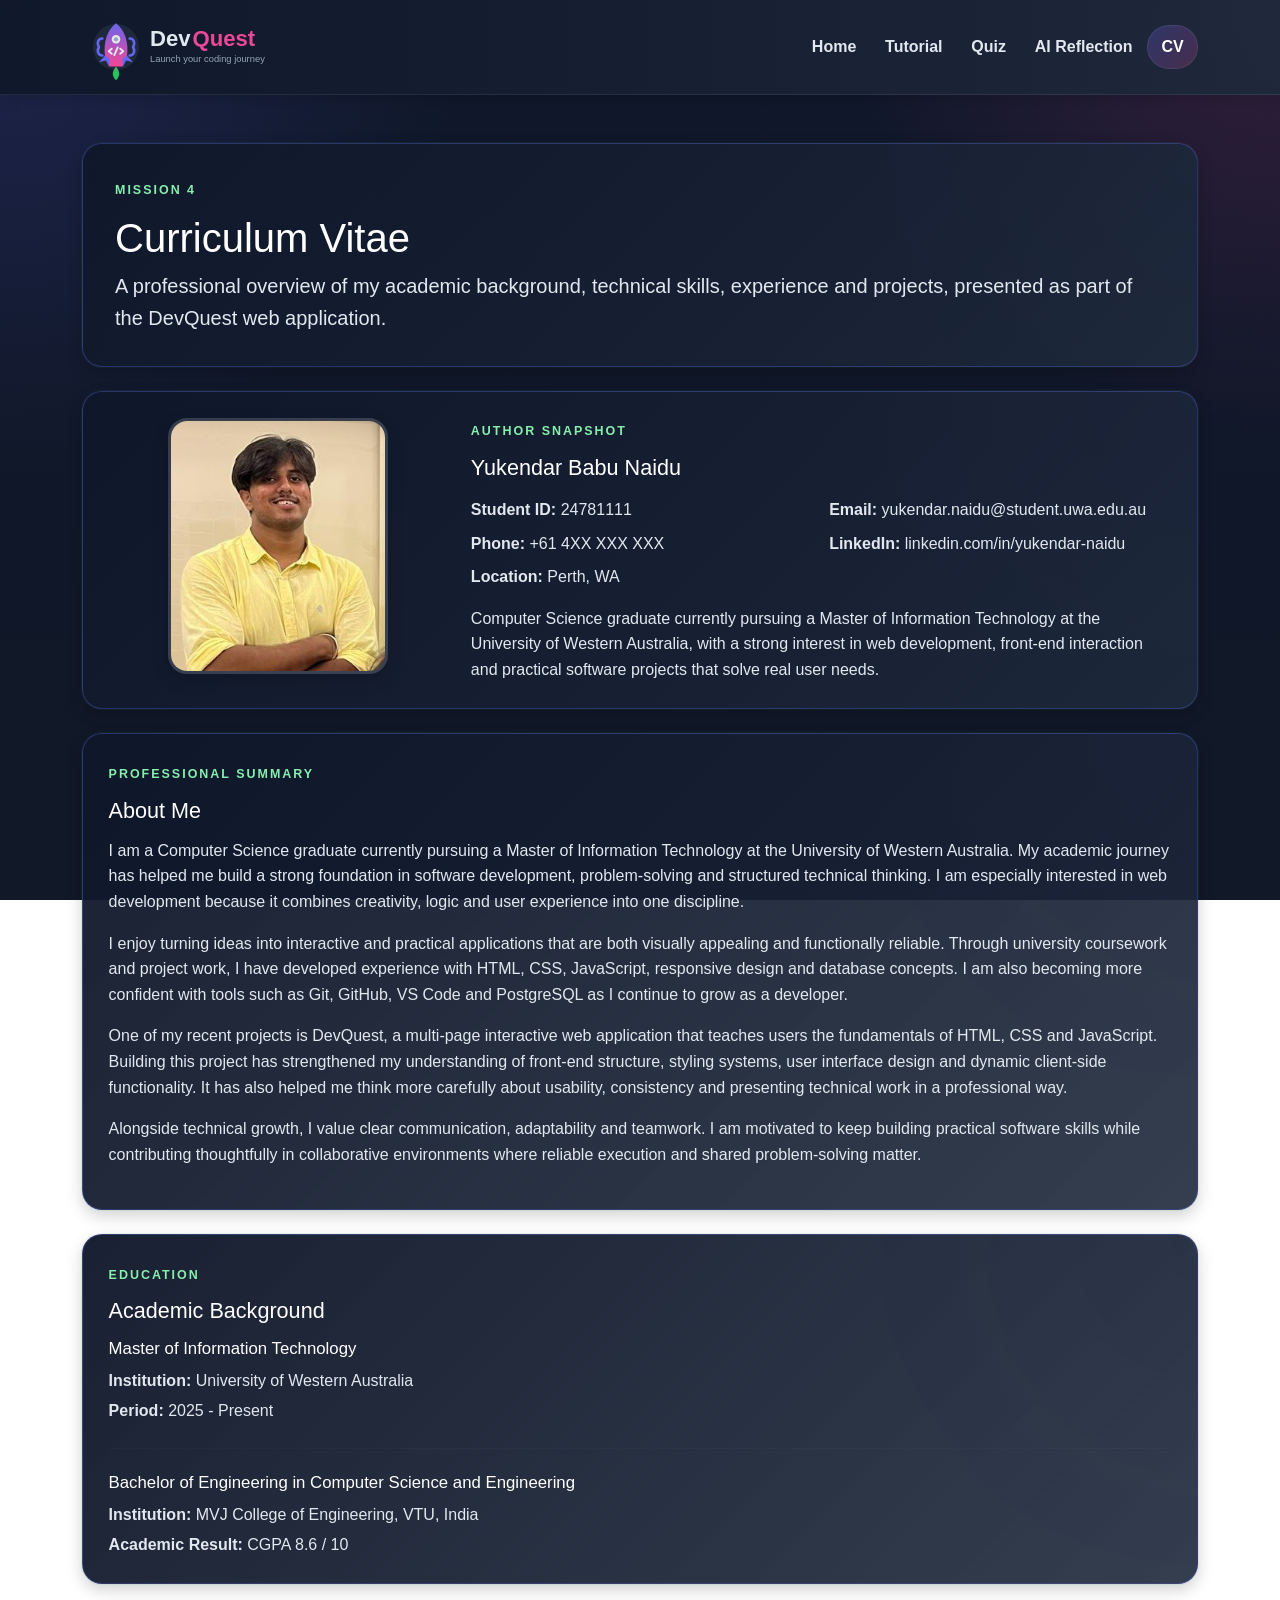
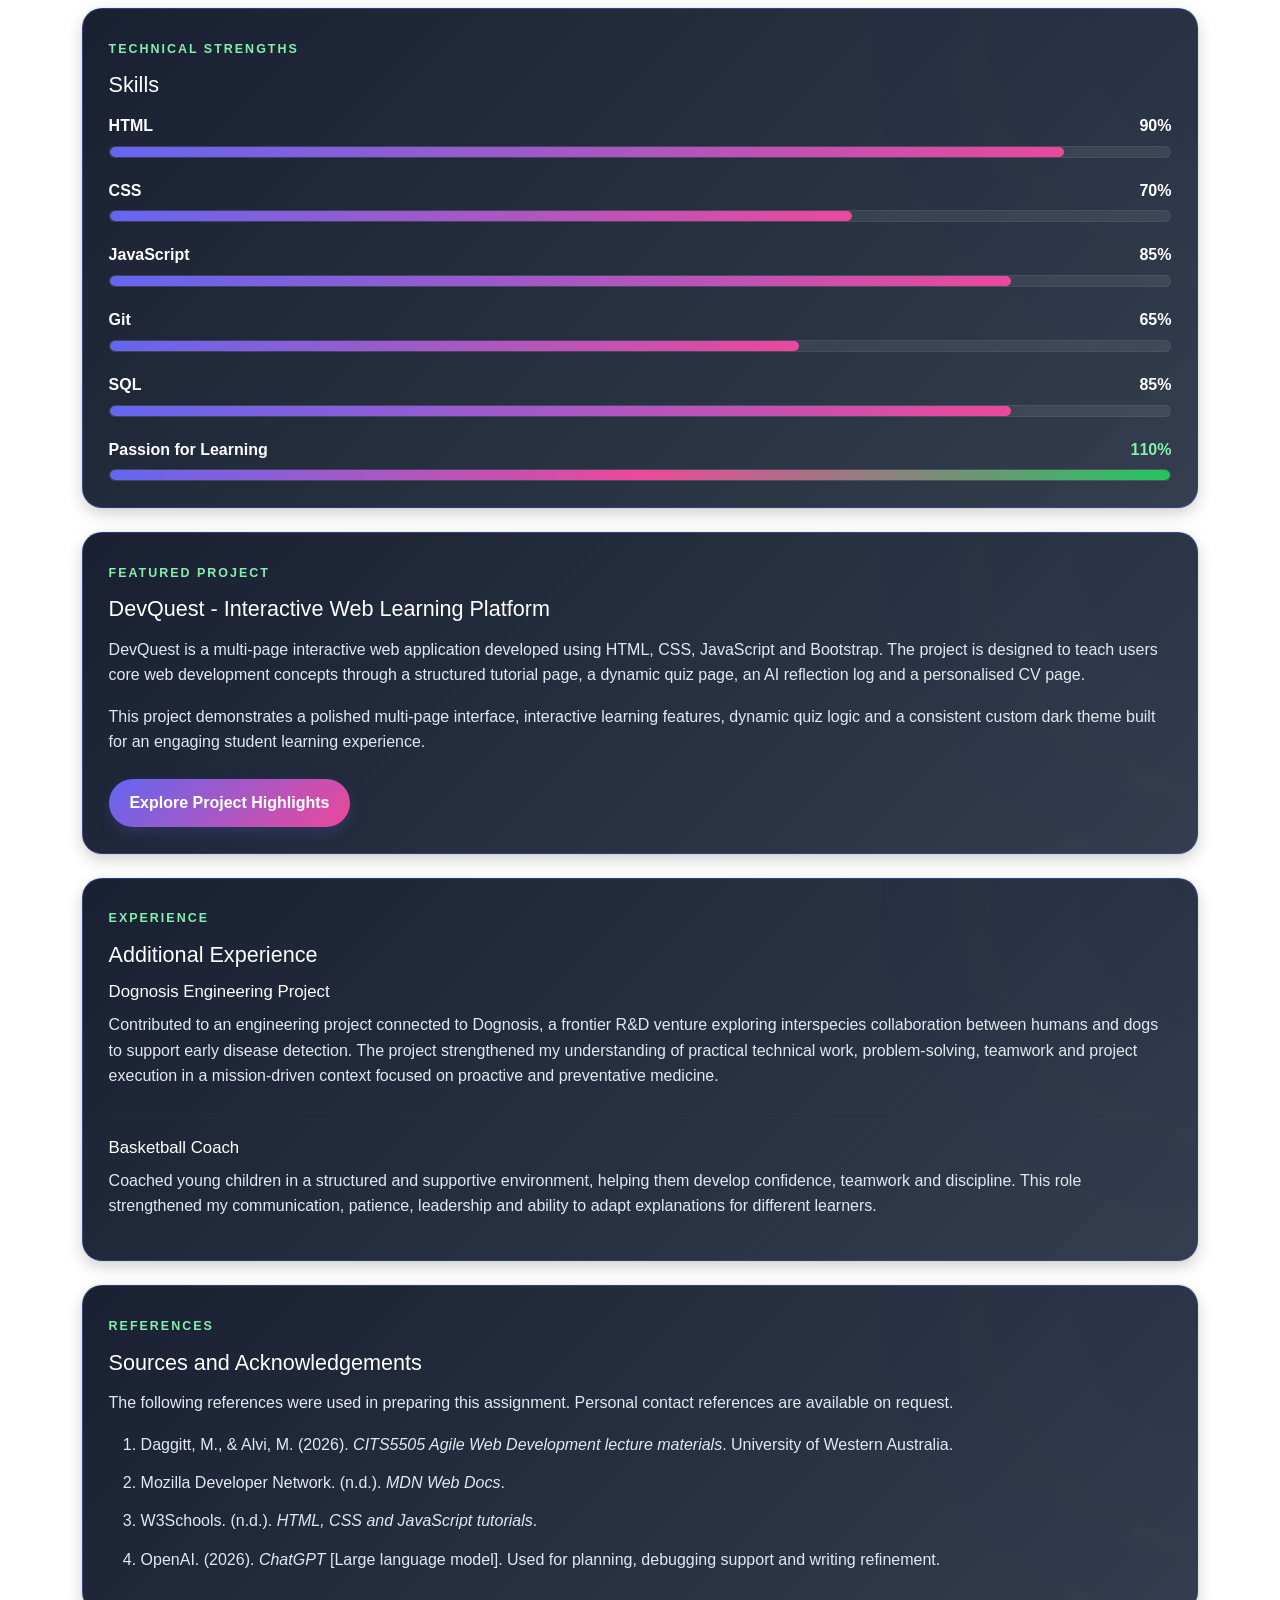
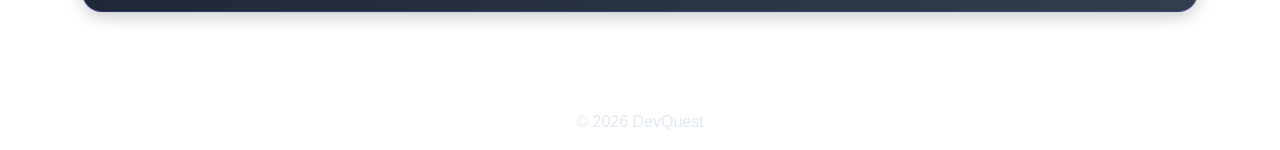
==== commit 58a65b9d: "Polish DevQuest content and comments" ====
--- a/cv.html
+++ b/cv.html
@@ -44,75 +44,84 @@
 
 <main class="container py-5">
 
+  <!-- CV Intro Card -->
   <section class="page-intro reveal-section">
-    <div class="section-label">Professional Profile</div>
+    <div class="section-label">MISSION 4</div>
     <h1>Curriculum Vitae</h1>
     <p class="lead mb-0">
-      A professional overview of my academic background, technical skills, experience, and projects,
+      A professional overview of my academic background, technical skills, experience and projects,
       presented as part of the DevQuest web application.
     </p>
   </section>
 
+  <!-- Author Snapshot and Contact Details -->
   <section class="content-card mt-4 reveal-section">
     <div class="row g-4 align-items-center">
       <div class="col-md-4 text-center">
-        <img
-          src="images/profile-placeholder.svg"
-          alt="Profile photograph placeholder"
-          class="img-fluid profile-image cv-profile-image"
-        >
+        <!-- Replace this src with your uploaded profile photo when it is ready. -->
+        <div class="cv-profile-frame">
+          <img
+            src="images/yukendar-profile.jpeg"
+            alt="Profile photograph of Yukendar Babu Naidu"
+            class="img-fluid profile-image cv-profile-image"
+            onerror="this.hidden = true; this.nextElementSibling.hidden = false;"
+          >
+          <div class="cv-profile-fallback" hidden>Yukendar Babu Naidu</div>
+        </div>
       </div>
 
       <div class="col-md-8">
         <div class="section-label">Author Snapshot</div>
-        <h2 class="mb-3">Lakshmi Nitya Tirunala</h2>
+        <h2 class="mb-3">Yukendar Babu Naidu</h2>
 
         <div class="cv-contact-grid">
-          <p><strong>Email:</strong> your-email@example.com</p>
-          <p><strong>Phone:</strong> Placeholder</p>
-          <p><strong>LinkedIn:</strong> Placeholder</p>
+          <p><strong>Student ID:</strong> 24781111</p>
+          <p><strong>Email:</strong> yukendar.naidu@student.uwa.edu.au</p>
+          <p><strong>Phone:</strong> +61 4XX XXX XXX</p>
+          <p><strong>LinkedIn:</strong> linkedin.com/in/yukendar-naidu</p>
           <p><strong>Location:</strong> Perth, WA</p>
         </div>
 
         <p class="mb-0 card-muted">
-          I am a motivated and detail-oriented Computer Science graduate currently pursuing a Master of
-          Information Technology at the University of Western Australia. I enjoy building practical digital
-          solutions that combine clean design, usability, and interactive front-end development.
+          Computer Science graduate currently pursuing a Master of Information Technology at the University
+          of Western Australia, with a strong interest in web development, front-end interaction and practical
+          software projects that solve real user needs.
         </p>
       </div>
     </div>
   </section>
 
+  <!-- Professional Summary -->
   <section class="content-card mt-4 reveal-section">
     <div class="section-label">Professional Summary</div>
     <h2>About Me</h2>
     <p>
       I am a Computer Science graduate currently pursuing a Master of Information Technology at the University
       of Western Australia. My academic journey has helped me build a strong foundation in software development,
-      problem-solving, and structured technical thinking. I am especially interested in web development because
-      it combines creativity, logic, and user experience into one discipline.
+      problem-solving and structured technical thinking. I am especially interested in web development because
+      it combines creativity, logic and user experience into one discipline.
     </p>
     <p>
       I enjoy turning ideas into interactive and practical applications that are both visually appealing and
       functionally reliable. Through university coursework and project work, I have developed experience with
-      HTML, CSS, JavaScript, responsive design, and database concepts. I am also becoming more confident with
-      tools such as Git, GitHub, VS Code, and PostgreSQL as I continue to grow as a developer.
+      HTML, CSS, JavaScript, responsive design and database concepts. I am also becoming more confident with
+      tools such as Git, GitHub, VS Code and PostgreSQL as I continue to grow as a developer.
     </p>
     <p>
       One of my recent projects is DevQuest, a multi-page interactive web application that teaches users the
-      fundamentals of HTML, CSS, and JavaScript. Building this project has strengthened my understanding of
-      front-end structure, styling systems, user interface design, and dynamic client-side functionality. It
-      has also helped me think more carefully about usability, consistency, and presenting technical work in a
+      fundamentals of HTML, CSS and JavaScript. Building this project has strengthened my understanding of
+      front-end structure, styling systems, user interface design and dynamic client-side functionality. It
+      has also helped me think more carefully about usability, consistency and presenting technical work in a
       professional way.
     </p>
     <p>
-      In addition to technical development, I value communication, discipline, and adaptability. My experience
-      coaching children has strengthened my ability to explain ideas clearly, work patiently with different
-      learning styles, and create supportive environments. I aim to continue developing into a well-rounded
-      software professional who can contribute both technically and collaboratively in real-world teams.
-    </p>
-  </section>
-
+      Alongside technical growth, I value clear communication, adaptability and teamwork. I am motivated to
+      keep building practical software skills while contributing thoughtfully in collaborative environments
+      where reliable execution and shared problem-solving matter.
+    </p>
+  </section>
+
+  <!-- Education Details -->
   <section class="content-card mt-4 reveal-section">
     <div class="section-label">Education</div>
     <h2>Academic Background</h2>
@@ -132,13 +141,14 @@
     </div>
   </section>
 
+  <!-- Skill Bars: widths are animated by js/main.js using each data-width value -->
   <section class="content-card mt-4 reveal-section">
     <div class="section-label">Technical Strengths</div>
     <h2>Skills</h2>
 
     <div class="skill-block">
       <div class="skill-header">
-        <span>HTML5</span>
+        <span>HTML</span>
         <span>90%</span>
       </div>
       <div class="skill-bar">
@@ -148,7 +158,17 @@
 
     <div class="skill-block">
       <div class="skill-header">
-        <span>CSS3 / Bootstrap</span>
+        <span>CSS</span>
+        <span>70%</span>
+      </div>
+      <div class="skill-bar">
+        <div class="skill-fill" data-width="70%"></div>
+      </div>
+    </div>
+
+    <div class="skill-block">
+      <div class="skill-header">
+        <span>JavaScript</span>
         <span>85%</span>
       </div>
       <div class="skill-bar">
@@ -158,47 +178,49 @@
 
     <div class="skill-block">
       <div class="skill-header">
-        <span>JavaScript / DOM</span>
-        <span>80%</span>
-      </div>
-      <div class="skill-bar">
-        <div class="skill-fill" data-width="80%"></div>
-      </div>
-    </div>
-
-    <div class="skill-block">
-      <div class="skill-header">
-        <span>Git / GitHub</span>
-        <span>75%</span>
-      </div>
-      <div class="skill-bar">
-        <div class="skill-fill" data-width="75%"></div>
-      </div>
-    </div>
-
-    <div class="skill-block mb-0">
-      <div class="skill-header">
-        <span>SQL / PostgreSQL</span>
-        <span>70%</span>
-      </div>
-      <div class="skill-bar">
-        <div class="skill-fill" data-width="70%"></div>
-      </div>
-    </div>
-  </section>
-
+        <span>Git</span>
+        <span>65%</span>
+      </div>
+      <div class="skill-bar">
+        <div class="skill-fill" data-width="65%"></div>
+      </div>
+    </div>
+
+    <div class="skill-block">
+      <div class="skill-header">
+        <span>SQL</span>
+        <span>85%</span>
+      </div>
+      <div class="skill-bar">
+        <div class="skill-fill" data-width="85%"></div>
+      </div>
+    </div>
+
+    <div class="skill-block skill-block-overdrive mb-0">
+      <div class="skill-header">
+        <span>Passion for Learning</span>
+        <span>110%</span>
+      </div>
+      <div class="skill-bar">
+        <div class="skill-fill skill-fill-overdrive" data-width="110%"></div>
+      </div>
+    </div>
+  </section>
+
+  <!-- Featured Project with Toggleable Highlights -->
   <section class="content-card mt-4 reveal-section">
     <div class="section-label">Featured Project</div>
     <h2>DevQuest - Interactive Web Learning Platform</h2>
 
     <p>
-      DevQuest is a multi-page interactive web application developed using HTML, CSS, JavaScript, and Bootstrap.
+      DevQuest is a multi-page interactive web application developed using HTML, CSS, JavaScript and Bootstrap.
       The project is designed to teach users core web development concepts through a structured tutorial page,
-      a dynamic quiz page, an AI reflection log, and a personalised CV page.
+      a dynamic quiz page, an AI reflection log and a personalised CV page.
     </p>
 
     <p class="card-muted">
-      This project demonstrates structured UI design, client-side logic, and user interaction principles.
+      This project demonstrates a polished multi-page interface, interactive learning features, dynamic quiz
+      logic and a consistent custom dark theme built for an engaging student learning experience.
     </p>
 
     <button type="button" class="btn btn-primary mt-2" id="toggleProjectDetails">
@@ -207,28 +229,44 @@
 
     <div id="projectDetails" class="project-details hidden mt-4" aria-live="polite">
       <ul class="mb-0">
-        <li>Designed a coherent multi-page user experience with consistent navigation and styling.</li>
-        <li>Built a responsive interface using Bootstrap combined with custom CSS.</li>
-        <li>Implemented interactive front-end behaviour using JavaScript and DOM manipulation.</li>
-        <li>Planned dynamic quiz functionality using AJAX, score feedback, and local storage.</li>
-        <li>Focused on balancing usability, visual design, and technical requirements.</li>
+        <li>Built a modular front-end web application using HTML, CSS and JavaScript with a reusable component-based design system.</li>
+        <li>Implemented client-side data handling using JSON and dynamic DOM rendering for quiz generation and interaction.</li>
+        <li>Designed event-driven UI interactions including real-time validation, progress tracking and conditional feedback.</li>
+        <li>Utilised browser APIs such as localStorage for persistent state management and fetch() for asynchronous data retrieval with error handling fallback.</li>
+        <li>Developed interactive learning tools including a DOM manipulation demo, CSS state switcher and embedded code execution playground.</li>
+        <li>Ensured responsiveness and accessibility through structured semantic HTML and adaptive layout design.</li>
       </ul>
     </div>
   </section>
 
+  <!-- Additional Experience Entries -->
   <section class="content-card mt-4 reveal-section">
     <div class="section-label">Experience</div>
     <h2>Additional Experience</h2>
+
+    <div class="cv-item">
+      <h3>Dognosis Engineering Project</h3>
+      <p>
+        Contributed to an engineering project connected to Dognosis, a frontier R&amp;D venture exploring
+        interspecies collaboration between humans and dogs to support early disease detection. The project
+        strengthened my understanding of practical technical work, problem-solving, teamwork and project
+        execution in a mission-driven context focused on proactive and preventative medicine.
+      </p>
+    </div>
+
+    <hr class="soft-divider">
+
     <div class="cv-item">
       <h3>Basketball Coach</h3>
       <p>
         Coached young children in a structured and supportive environment, helping them develop confidence,
-        teamwork, and discipline. This role strengthened my communication, patience, leadership, and ability
+        teamwork and discipline. This role strengthened my communication, patience, leadership and ability
         to adapt explanations for different learners.
       </p>
     </div>
   </section>
 
+  <!-- References and Acknowledgements -->
   <section class="content-card mt-4 reveal-section">
     <div class="section-label">References</div>
     <h2>Sources and Acknowledgements</h2>
@@ -241,7 +279,7 @@
       <li>Daggitt, M., &amp; Alvi, M. (2026). <em>CITS5505 Agile Web Development lecture materials</em>. University of Western Australia.</li>
       <li>Mozilla Developer Network. (n.d.). <em>MDN Web Docs</em>.</li>
       <li>W3Schools. (n.d.). <em>HTML, CSS and JavaScript tutorials</em>.</li>
-      <li>OpenAI. (2026). <em>ChatGPT</em> [Large language model]. Used for planning, debugging support, and writing refinement.</li>
+      <li>OpenAI. (2026). <em>ChatGPT</em> [Large language model]. Used for planning, debugging support and writing refinement.</li>
     </ol>
   </section>
 
--- a/css/styles.css
+++ b/css/styles.css
@@ -1,6 +1,4 @@
-/* =========================
-   DEVQUEST DESIGN SYSTEM
-========================= */
+/* DEVQUEST DESIGN SYSTEM */
 
 :root {
   --bg-main: #0f172a;
@@ -28,9 +26,7 @@
   --transition-med: 0.35s ease;
 }
 
-/* =========================
-   GLOBAL
-========================= */
+/* GLOBAL */
 
 * {
   box-sizing: border-box;
@@ -47,6 +43,9 @@
     radial-gradient(circle at top left, rgba(99, 102, 241, 0.18), transparent 30%),
     radial-gradient(circle at top right, rgba(236, 72, 153, 0.16), transparent 28%),
     linear-gradient(180deg, #0f172a 0%, #111827 100%);
+  /* Keeps the gradient consistent across pages with different document heights. */
+  background-attachment: fixed;
+  background-size: 100vw 100vh;
   color: var(--text-main);
   line-height: 1.6;
   min-height: 100vh;
@@ -81,7 +80,21 @@
 }
 
 code {
+  background: rgba(34, 197, 94, 0.12);
+  border: 1px solid rgba(34, 197, 94, 0.22);
+  border-radius: 0.35rem;
+  color: #86efac;
   font-family: "Courier New", monospace;
+  font-weight: 800;
+  padding: 0.08rem 0.28rem;
+}
+
+pre code {
+  background: transparent;
+  border: 0;
+  color: inherit;
+  font-weight: inherit;
+  padding: 0;
 }
 
 ul {
@@ -92,9 +105,7 @@
   display: none;
 }
 
-/* =========================
-   NAVBAR
-========================= */
+/* NAVBAR */
 
 .custom-nav {
   background: linear-gradient(90deg, rgba(15, 23, 42, 0.95), rgba(30, 41, 59, 0.95));
@@ -151,16 +162,13 @@
   box-shadow: inset 0 0 0 1px rgba(255, 255, 255, 0.08);
 }
 
-/* =========================
-   HERO / PAGE INTRO
-========================= */
+/* HERO / PAGE INTRO */
 
 .hero-section {
   background: linear-gradient(
     rgba(15, 23, 42, 0.8),
     rgba(15, 23, 42, 0.9)
-  ),
-  url("../images/your-image.png");
+  );
 
   background-size: cover;
   background-position: center;
@@ -188,6 +196,10 @@
   margin-bottom: 0.8rem;
 }
 
+.section-label {
+  color: #86efac;
+}
+
 .hero-title {
   font-size: clamp(2.2rem, 5vw, 4rem);
   font-weight: 800;
@@ -202,30 +214,39 @@
 }
 
 .page-intro {
-  background: rgba(255, 255, 255, 0.04);
-  border: 1px solid var(--border-soft);
+  background:
+    linear-gradient(135deg, rgba(15, 23, 42, 0.96), rgba(30, 41, 59, 0.9)),
+    radial-gradient(circle at top right, rgba(99, 102, 241, 0.18), transparent 32%);
+  border: 1px solid rgba(99, 102, 241, 0.32);
   border-radius: var(--radius-lg);
   padding: 2rem;
-  box-shadow: var(--shadow-soft);
-}
-
-/* =========================
-   CARDS
-========================= */
+  box-shadow: var(--shadow-soft), 0 0 0 1px rgba(34, 197, 94, 0.08);
+}
+
+/* CARDS */
 
 .content-card,
 .feature-card {
-  background: var(--bg-surface-soft);
-  border: 1px solid var(--border-soft);
+  background:
+    linear-gradient(135deg, rgba(15, 23, 42, 0.96), rgba(30, 41, 59, 0.9)),
+    radial-gradient(circle at top right, rgba(99, 102, 241, 0.18), transparent 32%);
+  border: 1px solid rgba(99, 102, 241, 0.32);
   border-radius: var(--radius-lg);
   padding: 1.6rem;
-  box-shadow: var(--shadow-soft);
-  transition: border-color var(--transition-fast);
-}
-
+  box-shadow: var(--shadow-soft), 0 0 0 1px rgba(34, 197, 94, 0.08);
+  transition: border-color var(--transition-fast), box-shadow var(--transition-fast), transform var(--transition-fast);
+}
+
+.page-intro {
+  transition: border-color var(--transition-fast), box-shadow var(--transition-fast), transform var(--transition-fast);
+}
+
+.page-intro:hover,
 .feature-card:hover,
 .content-card:hover {
-  border-color: var(--border-soft);
+  border-color: rgba(99, 102, 241, 0.42);
+  box-shadow: var(--shadow-soft), var(--shadow-glow);
+  transform: translateY(-2px);
 }
 
 .feature-card h2,
@@ -245,13 +266,17 @@
 }
 
 .page-intro:hover h1,
+.content-card:hover h2,
+.feature-card:hover h2 {
+  color: #ffffff;
+  text-shadow: 0 0 8px rgba(99, 102, 241, 0.45);
+}
+
 .page-intro:hover .section-label,
-.content-card:hover h2,
 .content-card:hover .section-label,
-.feature-card:hover h2,
 .feature-card:hover .section-label {
-  color: #ffffff;
-  text-shadow: 0 0 8px rgba(99, 102, 241, 0.45);
+  color: #86efac;
+  text-shadow: 0 0 12px rgba(34, 197, 94, 0.16);
 }
 
 .feature-card p,
@@ -263,9 +288,18 @@
   color: var(--text-muted);
 }
 
-/* =========================
-   BUTTONS
-========================= */
+.mission-card-link {
+  /* Allows an entire mission card to behave like a link without changing its card styling. */
+  display: block;
+  text-decoration: none;
+}
+
+.mission-card-link:focus-visible {
+  outline: 2px solid rgba(34, 197, 94, 0.78);
+  outline-offset: 4px;
+}
+
+/* BUTTONS */
 
 .btn {
   border-radius: 999px;
@@ -311,9 +345,7 @@
   border: none;
 }
 
-/* =========================
-   SMALL UI HELPERS
-========================= */
+/* SMALL UI HELPERS */
 
 .accent-text {
   background: linear-gradient(135deg, var(--primary), var(--secondary));
@@ -338,9 +370,7 @@
   margin: 1.5rem 0;
 }
 
-/* =========================
-   CV IMAGE
-========================= */
+/* CV IMAGE */
 
 .profile-image {
   max-width: 220px;
@@ -350,9 +380,7 @@
   box-shadow: var(--shadow-soft);
 }
 
-/* =========================
-   FOOTER
-========================= */
+/* FOOTER */
 
 .site-footer {
   border-top: 1px solid rgba(255, 255, 255, 0.08);
@@ -360,9 +388,7 @@
   color: var(--text-muted);
 }
 
-/* =========================
-   RESPONSIVE
-========================= */
+/* RESPONSIVE */
 
 @media (max-width: 768px) {
   .hero-section {
@@ -376,9 +402,639 @@
   }
 }
 
-/* =========================
-   CV PAGE
-========================= */
+/* TUTORIAL PAGE */
+
+.tutorial-hero {
+  position: relative;
+}
+
+.tutorial-pill-row {
+  display: flex;
+  flex-wrap: wrap;
+  gap: 0.65rem;
+}
+
+.tutorial-pill {
+  background: rgba(15, 23, 42, 0.72);
+  border: 1px solid rgba(99, 102, 241, 0.32);
+  border-radius: 999px;
+  color: #ffffff;
+  font-weight: 800;
+  padding: 0.45rem 0.85rem;
+}
+
+.tutorial-layout {
+  align-items: start;
+  display: grid;
+  gap: 1.5rem;
+  grid-template-columns: minmax(170px, 220px) minmax(0, 1fr);
+}
+
+.tutorial-content-flow {
+  min-width: 0;
+}
+
+.topic-nav {
+  background: rgba(15, 23, 42, 0.94);
+  border: 1px solid rgba(255, 255, 255, 0.1);
+  border-radius: var(--radius-md);
+  box-shadow: var(--shadow-soft);
+  display: flex;
+  flex-direction: column;
+  gap: 0.6rem;
+  padding: 0.75rem;
+  position: sticky;
+  top: 1rem;
+  z-index: 30;
+}
+
+.topic-nav-title {
+  color: var(--text-muted);
+  font-size: 0.72rem;
+  font-weight: 800;
+  letter-spacing: 1.5px;
+  padding: 0.2rem 0.25rem 0.35rem;
+  text-transform: uppercase;
+}
+
+.topic-link {
+  background: rgba(255, 255, 255, 0.05);
+  border: 1px solid rgba(255, 255, 255, 0.12);
+  border-radius: var(--radius-sm);
+  color: var(--text-main);
+  font-weight: 800;
+  padding: 0.75rem 0.85rem;
+  transition: background var(--transition-fast), border-color var(--transition-fast), color var(--transition-fast), transform var(--transition-fast);
+}
+
+.topic-link:hover,
+.topic-link:focus {
+  background: rgba(99, 102, 241, 0.18);
+  border-color: rgba(99, 102, 241, 0.52);
+  color: #ffffff;
+  transform: translateY(-2px);
+}
+
+.tutorial-module,
+.tutorial-demo,
+.tutorial-cta {
+  background:
+    linear-gradient(135deg, rgba(15, 23, 42, 0.96), rgba(30, 41, 59, 0.9)),
+    radial-gradient(circle at top right, rgba(99, 102, 241, 0.18), transparent 32%);
+  border: 1px solid rgba(99, 102, 241, 0.32);
+  border-radius: var(--radius-lg);
+  box-shadow: var(--shadow-soft), 0 0 0 1px rgba(34, 197, 94, 0.08);
+  padding: 2rem;
+  transition: border-color var(--transition-fast), box-shadow var(--transition-fast), transform var(--transition-fast);
+}
+
+.tutorial-module {
+  margin-top: 0;
+}
+
+.tutorial-module + .tutorial-module {
+  margin-top: 3rem;
+}
+
+.tutorial-demo,
+.tutorial-cta {
+  margin-top: 3.5rem;
+}
+
+.tutorial-module:hover,
+.tutorial-demo:hover,
+.tutorial-cta:hover {
+  border-color: rgba(99, 102, 241, 0.42);
+  box-shadow: var(--shadow-soft), var(--shadow-glow);
+  transform: translateY(-2px);
+}
+
+.tutorial-module h2,
+.tutorial-demo h2,
+.tutorial-cta h2 {
+  font-size: clamp(1.65rem, 3vw, 2.25rem);
+  margin-bottom: 0.75rem;
+  transition: color var(--transition-fast), text-shadow var(--transition-fast);
+}
+
+.tutorial-module:hover h2,
+.tutorial-demo:hover h2,
+.tutorial-cta:hover h2 {
+  color: #ffffff;
+  text-shadow: 0 0 8px rgba(99, 102, 241, 0.45);
+}
+
+.tutorial-module:hover .section-label,
+.tutorial-demo:hover .section-label,
+.tutorial-cta:hover .section-label {
+  color: #86efac;
+  text-shadow: 0 0 12px rgba(34, 197, 94, 0.16);
+}
+
+.tutorial-lede {
+  max-width: 900px;
+}
+
+.tutorial-section-head {
+  border-bottom: 1px solid rgba(255, 255, 255, 0.08);
+  margin-bottom: 1.5rem;
+  padding-bottom: 1.15rem;
+}
+
+.concept-grid {
+  display: grid;
+  gap: 1.1rem;
+  grid-template-columns: repeat(3, minmax(0, 1fr));
+  margin: 1.5rem 0;
+}
+
+.concept-card {
+  background: rgba(15, 23, 42, 0.68);
+  border: 1px solid rgba(148, 163, 184, 0.18);
+  border-radius: var(--radius-md);
+  padding: 1rem;
+  transition: border-color var(--transition-fast), transform var(--transition-fast), box-shadow var(--transition-fast);
+}
+
+.concept-card:hover {
+  border-color: rgba(99, 102, 241, 0.52);
+  box-shadow: 0 8px 18px rgba(0, 0, 0, 0.18);
+  transform: translateY(-2px);
+}
+
+.concept-card h3,
+.why-panel h3 {
+  color: #ffffff;
+  font-size: 1rem;
+  margin-bottom: 0.55rem;
+}
+
+.concept-card p,
+.why-panel p {
+  color: var(--text-main);
+  margin-bottom: 0;
+}
+
+.module-focus {
+  background: rgba(255, 255, 255, 0.035);
+  border: 1px solid rgba(148, 163, 184, 0.18);
+  border-radius: var(--radius-md);
+  margin-top: 1.5rem;
+  padding: 1rem;
+}
+
+.module-focus h3 {
+  color: #ffffff;
+  font-size: 1rem;
+  margin-bottom: 0.6rem;
+}
+
+.module-focus ul {
+  margin-bottom: 0;
+}
+
+.module-focus li {
+  color: var(--text-main);
+  margin-bottom: 0.4rem;
+}
+
+.module-focus li:last-child {
+  margin-bottom: 0;
+}
+
+.why-panel {
+  background: rgba(34, 197, 94, 0.08);
+  border: 1px solid rgba(34, 197, 94, 0.22);
+  border-radius: var(--radius-md);
+  margin: 1.5rem 0 0;
+  padding: 1rem;
+}
+
+.code-example {
+  border: 1px solid rgba(99, 102, 241, 0.26);
+  border-radius: var(--radius-md);
+  margin-top: 1.5rem;
+  overflow: hidden;
+}
+
+.code-heading {
+  background: rgba(15, 23, 42, 0.92);
+  border-bottom: 1px solid rgba(255, 255, 255, 0.08);
+  color: #ffffff;
+  font-family: "Courier New", monospace;
+  font-weight: 800;
+  padding: 0.75rem 1rem;
+}
+
+.code-example pre {
+  border: 0;
+  border-radius: 0;
+  margin: 0;
+}
+
+.demo-surface {
+  background: rgba(15, 23, 42, 0.72);
+  border: 1px solid rgba(99, 102, 241, 0.26);
+  border-radius: var(--radius-md);
+  display: grid;
+  gap: 1.4rem;
+  margin-top: 1.5rem;
+  padding: 1.25rem;
+}
+
+.demo-learning-flow {
+  display: grid;
+  gap: 1.25rem;
+}
+
+.demo-card-grid {
+  align-items: stretch;
+  display: grid;
+  gap: 1.15rem;
+  grid-template-columns: repeat(2, minmax(0, 1fr));
+}
+
+.demo-context-card,
+.lab-card {
+  background: rgba(15, 23, 42, 0.74);
+  border: 1px solid rgba(148, 163, 184, 0.18);
+  border-radius: var(--radius-md);
+  padding: 1rem;
+}
+
+.demo-context-card h3,
+.lab-card h3 {
+  color: #ffffff;
+  font-size: 1.05rem;
+  margin-bottom: 0.65rem;
+}
+
+.lab-card {
+  align-content: start;
+  display: grid;
+  gap: 0.75rem;
+}
+
+.lab-card-primary {
+  border-color: rgba(99, 102, 241, 0.34);
+}
+
+.lab-card-label {
+  color: var(--text-muted);
+  font-size: 0.7rem;
+  font-weight: 800;
+  letter-spacing: 1.4px;
+  text-transform: uppercase;
+}
+
+.lab-output,
+.css-demo-card {
+  background: rgba(255, 255, 255, 0.05);
+  border: 1px solid rgba(255, 255, 255, 0.1);
+  border-radius: var(--radius-sm);
+  color: #ffffff;
+  margin-bottom: 0;
+  padding: 0.9rem 1rem;
+  transition: background var(--transition-fast), border-color var(--transition-fast), box-shadow var(--transition-fast), padding var(--transition-fast);
+}
+
+.lab-output {
+  font-family: "Courier New", monospace;
+}
+
+.lab-note {
+  color: var(--text-muted);
+  margin-bottom: 0;
+}
+
+.css-demo-card {
+  display: grid;
+  gap: 0.35rem;
+}
+
+.css-demo-card span {
+  color: var(--text-muted);
+}
+
+.css-demo-code {
+  border-color: rgba(255, 255, 255, 0.08);
+  border-radius: var(--radius-sm);
+  font-size: 0.86rem;
+  margin: 0;
+  padding: 0.85rem;
+}
+
+.css-demo-spacious {
+  padding: 1.25rem 1.35rem;
+}
+
+.css-demo-accent {
+  background: rgba(99, 102, 241, 0.16);
+  border-color: rgba(236, 72, 153, 0.52);
+  box-shadow: 0 0 18px rgba(236, 72, 153, 0.16);
+}
+
+.css-demo-compact {
+  padding: 0.65rem 0.75rem;
+}
+
+.css-demo-contrast {
+  background: #f8fafc;
+  border-color: #22c55e;
+  color: #0f172a;
+}
+
+.css-demo-contrast span,
+.css-demo-contrast strong {
+  color: #0f172a;
+}
+
+.js-state-label {
+  background: rgba(255, 255, 255, 0.05);
+  border: 1px solid rgba(255, 255, 255, 0.1);
+  border-radius: 999px;
+  color: var(--text-muted);
+  font-size: 0.8rem;
+  font-weight: 800;
+  justify-self: start;
+  padding: 0.35rem 0.75rem;
+  transition: background var(--transition-fast), border-color var(--transition-fast), color var(--transition-fast);
+}
+
+.js-state-active {
+  background: rgba(34, 197, 94, 0.12);
+  border-color: rgba(34, 197, 94, 0.48);
+  color: #ffffff;
+}
+
+.demo-output {
+  background: rgba(255, 255, 255, 0.05);
+  border: 1px solid rgba(255, 255, 255, 0.1);
+  border-radius: var(--radius-sm);
+  color: #ffffff;
+  font-family: "Courier New", monospace;
+  margin-bottom: 0;
+  padding: 0.9rem 1rem;
+  transition: border-color var(--transition-fast), box-shadow var(--transition-fast);
+}
+
+.demo-output.demo-active {
+  border-color: rgba(34, 197, 94, 0.55);
+  box-shadow: 0 0 16px rgba(34, 197, 94, 0.14);
+}
+
+.quiz-checkpoint {
+  background: rgba(236, 72, 153, 0.08);
+  border: 1px solid rgba(236, 72, 153, 0.24);
+  border-radius: var(--radius-md);
+  margin: 1.5rem 0 0;
+  padding: 1rem;
+}
+
+.quiz-checkpoint h3 {
+  color: #ffffff;
+  font-size: 1rem;
+  margin-bottom: 0.55rem;
+}
+
+.quiz-checkpoint p {
+  color: var(--text-main);
+  margin-bottom: 0;
+}
+
+.structure-options {
+  background: rgba(34, 197, 94, 0.07);
+  border: 1px solid rgba(34, 197, 94, 0.22);
+  border-radius: var(--radius-md);
+  margin: 1rem 0 0;
+  padding: 1rem;
+}
+
+.structure-options h3 {
+  color: #ffffff;
+  font-size: 1rem;
+  margin-bottom: 0.8rem;
+}
+
+.structure-grid {
+  display: grid;
+  gap: 0.75rem;
+  grid-template-columns: repeat(3, minmax(0, 1fr));
+}
+
+.structure-grid div {
+  background: rgba(15, 23, 42, 0.65);
+  border: 1px solid rgba(148, 163, 184, 0.16);
+  border-radius: var(--radius-sm);
+  padding: 0.85rem;
+}
+
+.structure-grid strong {
+  color: #ffffff;
+  display: block;
+  margin-bottom: 0.35rem;
+}
+
+.structure-grid p {
+  color: var(--text-main);
+  margin-bottom: 0;
+}
+
+.code-playground-card {
+  border-color: rgba(34, 197, 94, 0.34);
+  margin-top: 0.35rem;
+  padding: 1.25rem;
+}
+
+.code-playground-grid {
+  display: grid;
+  gap: 0.85rem;
+  grid-template-columns: repeat(3, minmax(0, 1fr));
+}
+
+.code-editor-panel {
+  display: grid;
+  gap: 0.45rem;
+  margin-bottom: 0;
+}
+
+.code-editor-panel span {
+  color: #ffffff;
+  font-family: "Courier New", monospace;
+  font-size: 0.86rem;
+  font-weight: 800;
+}
+
+.code-editor-panel textarea {
+  background: rgba(2, 6, 23, 0.9);
+  border: 1px solid rgba(148, 163, 184, 0.3);
+  border-radius: var(--radius-sm);
+  color: #e2e8f0;
+  font-family: "Courier New", monospace;
+  font-size: 0.86rem;
+  min-height: 230px;
+  padding: 0.85rem;
+  resize: vertical;
+  transition: border-color var(--transition-fast), box-shadow var(--transition-fast);
+  width: 100%;
+}
+
+.code-editor-panel textarea:focus {
+  border-color: rgba(34, 197, 94, 0.7);
+  box-shadow: 0 0 0 0.2rem rgba(34, 197, 94, 0.12);
+  outline: none;
+}
+
+.code-playground-actions {
+  align-items: center;
+  display: flex;
+  flex-wrap: wrap;
+  gap: 0.75rem;
+}
+
+.playground-status {
+  color: var(--text-muted);
+  font-size: 0.9rem;
+}
+
+.code-playground-frame {
+  background: #ffffff;
+  border: 1px solid rgba(34, 197, 94, 0.35);
+  border-radius: var(--radius-sm);
+  min-height: 280px;
+  width: 100%;
+}
+
+.tutorial-cta {
+  border-color: rgba(236, 72, 153, 0.32);
+  padding: 2.5rem 2rem;
+}
+
+.tutorial-cta p {
+  max-width: 680px;
+  margin: 0 auto 1.5rem;
+}
+
+.tutorial-cta-button {
+  font-size: 1.08rem;
+  min-width: 220px;
+  padding: 0.95rem 1.8rem;
+  box-shadow: 0 10px 24px rgba(236, 72, 153, 0.22);
+}
+
+@media (max-width: 992px) {
+  .tutorial-layout {
+    grid-template-columns: 1fr;
+  }
+
+  .demo-card-grid {
+    grid-template-columns: 1fr;
+  }
+
+  .topic-nav {
+    flex-direction: row;
+    flex-wrap: wrap;
+    position: static;
+  }
+
+  .topic-nav-title {
+    flex-basis: 100%;
+  }
+
+  .concept-grid {
+    grid-template-columns: repeat(2, minmax(0, 1fr));
+  }
+
+  .code-playground-grid {
+    grid-template-columns: 1fr;
+  }
+
+  .structure-grid {
+    grid-template-columns: 1fr;
+  }
+}
+
+@media (max-width: 640px) {
+  .topic-nav {
+    flex-direction: column;
+  }
+
+  .concept-grid {
+    grid-template-columns: 1fr;
+  }
+
+  .tutorial-module,
+  .tutorial-demo,
+  .tutorial-cta {
+    padding: 1.25rem;
+  }
+
+  .code-editor-panel textarea {
+    min-height: 190px;
+  }
+}
+
+/* REFLECTION PAGE */
+
+.reflection-page .page-intro,
+.reflection-page .content-card {
+  background:
+    linear-gradient(135deg, rgba(15, 23, 42, 0.96), rgba(30, 41, 59, 0.9)),
+    radial-gradient(circle at top right, rgba(99, 102, 241, 0.18), transparent 32%);
+  border: 1px solid rgba(99, 102, 241, 0.32);
+  box-shadow: var(--shadow-soft), 0 0 0 1px rgba(34, 197, 94, 0.08);
+}
+
+.reflection-page .page-intro h1,
+.reflection-page .content-card h2 {
+  color: #ffffff;
+}
+
+.reflection-page .section-label {
+  color: #86efac;
+  text-shadow: 0 0 12px rgba(34, 197, 94, 0.16);
+}
+
+.reflection-page .lead,
+.reflection-page .content-card p {
+  color: #dbeafe;
+}
+
+.reflection-page strong {
+  color: #f8fafc;
+}
+
+.reflection-entry {
+  background: rgba(2, 6, 23, 0.36);
+  border: 1px solid rgba(34, 197, 94, 0.16);
+  border-radius: var(--radius-md);
+  padding: 1rem;
+}
+
+.reflection-entry h3 {
+  color: #ffffff;
+  font-size: 1.08rem;
+  margin-bottom: 0.85rem;
+}
+
+.reflection-page .soft-divider {
+  border-top-color: rgba(99, 102, 241, 0.28);
+}
+
+.reflection-page pre {
+  background: rgba(2, 6, 23, 0.88);
+  border-color: rgba(34, 197, 94, 0.28);
+  margin-bottom: 1rem;
+}
+
+/* CV PAGE */
+
+.cv-profile-frame {
+  /* Holds either the uploaded photo or the name fallback in the same visual space. */
+  display: inline-grid;
+  place-items: center;
+  width: 100%;
+}
 
 .cv-profile-image {
   max-height: 260px;
@@ -389,6 +1045,26 @@
 .cv-profile-image:hover {
   transform: translateY(-2px);
   box-shadow: 0 8px 18px rgba(0, 0, 0, 0.2);
+}
+
+.cv-profile-fallback {
+  align-items: center;
+  aspect-ratio: 1;
+  background: rgba(15, 23, 42, 0.84);
+  border: 2px solid rgba(34, 197, 94, 0.34);
+  border-radius: 1.2rem;
+  color: #ffffff;
+  display: flex;
+  font-weight: 800;
+  justify-content: center;
+  max-width: 220px;
+  padding: 1rem;
+  text-align: center;
+  width: 100%;
+}
+
+.cv-profile-fallback[hidden] {
+  display: none;
 }
 
 .cv-contact-grid {
@@ -400,6 +1076,7 @@
 
 .cv-contact-grid p {
   margin-bottom: 0;
+  overflow-wrap: anywhere;
 }
 
 .cv-item h3 {
@@ -432,10 +1109,22 @@
 
 .skill-fill {
   width: 0;
+  /* Caps playful values like 110% so the bar never spills outside the track. */
+  max-width: 100%;
   height: 100%;
   border-radius: 999px;
   background: linear-gradient(135deg, var(--primary), var(--secondary));
   transition: width 1.2s ease;
+}
+
+.skill-fill-overdrive {
+  /* Special treatment for the "Passion for Learning" 110% skill. */
+  background: linear-gradient(90deg, var(--primary), var(--secondary), var(--success));
+  box-shadow: 0 0 14px rgba(34, 197, 94, 0.18);
+}
+
+.skill-block-overdrive .skill-header span:last-child {
+  color: #86efac;
 }
 
 .project-details {
@@ -466,9 +1155,7 @@
   }
 }
 
-/* =========================
-   QUIZ PAGE
-========================= */
+/* QUIZ PAGE */
 
 .quiz-mode-grid {
   display: flex;
@@ -516,6 +1203,71 @@
   color: var(--danger);
 }
 
+.quiz-progress-wrap {
+  position: sticky;
+  top: 1rem;
+  z-index: 20;
+  margin-bottom: 1rem;
+}
+
+.quiz-progress-card {
+  background: rgba(15, 23, 42, 0.94);
+  border: 1px solid rgba(99, 102, 241, 0.32);
+  border-radius: var(--radius-md);
+  box-shadow: 0 10px 24px rgba(0, 0, 0, 0.24);
+  padding: 0.85rem 1rem;
+  transition: background var(--transition-med), border-color var(--transition-med), box-shadow var(--transition-med);
+}
+
+.quiz-progress-meta {
+  align-items: center;
+  display: flex;
+  gap: 1rem;
+  justify-content: space-between;
+  margin-bottom: 0.65rem;
+}
+
+.quiz-progress-label,
+.quiz-progress-count {
+  color: #ffffff;
+  font-weight: 800;
+}
+
+.quiz-progress-label {
+  letter-spacing: 0;
+}
+
+.quiz-progress-count {
+  color: var(--text-muted);
+  font-family: "Courier New", monospace;
+}
+
+.progress-shell {
+  background: rgba(148, 163, 184, 0.22);
+  border: 1px solid rgba(255, 255, 255, 0.08);
+  border-radius: 999px;
+  height: 0.75rem;
+  overflow: hidden;
+}
+
+#progressFill {
+  background: linear-gradient(90deg, var(--primary), var(--secondary), var(--success));
+  border-radius: inherit;
+  height: 100%;
+  width: 0;
+  transition: width var(--transition-med), background var(--transition-med), opacity var(--transition-med);
+}
+
+.progress-idle {
+  border-color: rgba(148, 163, 184, 0.24);
+  box-shadow: 0 8px 18px rgba(0, 0, 0, 0.18);
+}
+
+.progress-idle #progressFill {
+  background: rgba(148, 163, 184, 0.55);
+  opacity: 0.72;
+}
+
 .quiz-question {
   border: 1px solid rgba(255, 255, 255, 0.08);
   border-radius: var(--radius-md);
@@ -545,32 +1297,95 @@
 }
 
 .quiz-option {
-  align-items: flex-start;
-  background: rgba(255, 255, 255, 0.04);
-  border: 1px solid rgba(255, 255, 255, 0.08);
+  align-items: center;
+  background: linear-gradient(135deg, rgba(15, 23, 42, 0.86), rgba(30, 41, 59, 0.78));
+  border: 1px solid rgba(148, 163, 184, 0.18);
   border-radius: var(--radius-sm);
   color: var(--text-main);
   cursor: pointer;
   display: flex;
-  gap: 0.65rem;
-  padding: 0.75rem;
-  transition: background var(--transition-fast), border-color var(--transition-fast);
+  gap: 0.75rem;
+  min-height: 3.25rem;
+  padding: 0.8rem 0.9rem;
+  position: relative;
+  transition: background var(--transition-fast), border-color var(--transition-fast), box-shadow var(--transition-fast), color var(--transition-fast);
 }
 
 .quiz-option:hover {
-  background: rgba(255, 255, 255, 0.07);
-  border-color: rgba(99, 102, 241, 0.42);
+  background: linear-gradient(135deg, rgba(99, 102, 241, 0.16), rgba(30, 41, 59, 0.9));
+  border-color: rgba(99, 102, 241, 0.56);
+  box-shadow: 0 0 0 1px rgba(99, 102, 241, 0.16), 0 8px 18px rgba(0, 0, 0, 0.18);
 }
 
 .quiz-option:has(input:checked) {
-  background: linear-gradient(135deg, rgba(99, 102, 241, 0.22), rgba(236, 72, 153, 0.16));
-  border-color: rgba(236, 72, 153, 0.48);
-}
-
-.quiz-option input {
-  accent-color: var(--secondary);
+  background: linear-gradient(135deg, rgba(99, 102, 241, 0.34), rgba(236, 72, 153, 0.22));
+  border-color: rgba(236, 72, 153, 0.68);
+  box-shadow: 0 0 0 1px rgba(236, 72, 153, 0.18), 0 0 18px rgba(99, 102, 241, 0.2);
+}
+
+.quiz-input {
+  opacity: 0;
+  pointer-events: none;
+  position: absolute;
+}
+
+.quiz-code-badge {
+  align-items: center;
+  background: rgba(15, 23, 42, 0.9);
+  border: 1px solid rgba(99, 102, 241, 0.36);
+  border-radius: 0.45rem;
+  color: #c4b5fd;
+  display: inline-flex;
   flex: 0 0 auto;
-  margin-top: 0.3rem;
+  font-family: "Courier New", monospace;
+  font-size: 0.84rem;
+  font-weight: 800;
+  justify-content: center;
+  min-height: 2rem;
+  min-width: 2.45rem;
+  transition: background var(--transition-fast), border-color var(--transition-fast), color var(--transition-fast);
+}
+
+.quiz-option:hover .quiz-code-badge,
+.quiz-option:has(input:checked) .quiz-code-badge {
+  background: rgba(15, 23, 42, 1);
+  border-color: rgba(236, 72, 153, 0.72);
+  color: #ffffff;
+}
+
+.quiz-option:has(.quiz-input:focus-visible) {
+  outline: 2px solid rgba(34, 197, 94, 0.78);
+  outline-offset: 3px;
+}
+
+.quiz-option-text {
+  flex: 1 1 auto;
+}
+
+.quiz-option.quiz-option-correct,
+.quiz-option.quiz-option-correct:has(input:checked) {
+  background: linear-gradient(135deg, rgba(34, 197, 94, 0.22), rgba(15, 23, 42, 0.88));
+  border-color: rgba(34, 197, 94, 0.72);
+  box-shadow: 0 0 0 1px rgba(34, 197, 94, 0.2), 0 0 16px rgba(34, 197, 94, 0.16);
+}
+
+.quiz-option.quiz-option-wrong,
+.quiz-option.quiz-option-wrong:has(input:checked) {
+  background: linear-gradient(135deg, rgba(239, 68, 68, 0.22), rgba(15, 23, 42, 0.88));
+  border-color: rgba(239, 68, 68, 0.76);
+  box-shadow: 0 0 0 1px rgba(239, 68, 68, 0.22), 0 0 16px rgba(239, 68, 68, 0.16);
+}
+
+.quiz-option.quiz-option-correct .quiz-code-badge,
+.quiz-option.quiz-option-correct:has(input:checked) .quiz-code-badge {
+  border-color: rgba(34, 197, 94, 0.72);
+  color: #bbf7d0;
+}
+
+.quiz-option.quiz-option-wrong .quiz-code-badge,
+.quiz-option.quiz-option-wrong:has(input:checked) .quiz-code-badge {
+  border-color: rgba(239, 68, 68, 0.76);
+  color: #fecaca;
 }
 
 .quiz-validation-message {
@@ -594,6 +1409,104 @@
   display: block;
 }
 
+.quiz-placeholder {
+  background: rgba(255, 255, 255, 0.04);
+  border: 1px dashed rgba(148, 163, 184, 0.34);
+  border-radius: var(--radius-md);
+  padding: 1rem;
+}
+
+.quiz-placeholder strong {
+  color: #ffffff;
+  display: block;
+  margin-bottom: 0.25rem;
+}
+
+.quiz-placeholder p {
+  color: var(--text-muted);
+}
+
+.reward-card {
+  background: linear-gradient(135deg, rgba(15, 23, 42, 0.92), rgba(30, 41, 59, 0.72));
+  border: 1px solid rgba(99, 102, 241, 0.28);
+  border-radius: var(--radius-md);
+  box-shadow: 0 10px 24px rgba(0, 0, 0, 0.18);
+  padding: 1rem;
+}
+
+.reward-tier-label {
+  color: var(--text-muted);
+  font-size: 0.72rem;
+  font-weight: 800;
+  letter-spacing: 1px;
+  margin-bottom: 0.35rem;
+  text-transform: uppercase;
+}
+
+.reward-card h3 {
+  color: #ffffff;
+  font-size: 1.35rem;
+  margin-bottom: 0.75rem;
+}
+
+.reward-quote {
+  color: var(--text-main);
+  font-size: 1rem;
+}
+
+.reward-card-success {
+  border-color: rgba(34, 197, 94, 0.42);
+}
+
+.reward-card-fallback,
+.reward-card-locked {
+  border-color: rgba(250, 204, 21, 0.34);
+}
+
+.reward-card-loading {
+  border-color: rgba(99, 102, 241, 0.34);
+}
+
+.result-score-card {
+  display: grid;
+  gap: 1rem;
+}
+
+.result-score-copy {
+  display: grid;
+  gap: 0.15rem;
+}
+
+.result-progress-track {
+  background: rgba(148, 163, 184, 0.18);
+  border: 1px solid rgba(255, 255, 255, 0.08);
+  border-radius: 999px;
+  height: 1rem;
+  position: relative;
+}
+
+.result-progress-fill {
+  background: linear-gradient(90deg, var(--primary), var(--secondary), var(--success));
+  border-radius: inherit;
+  height: 100%;
+  width: var(--score-percent);
+  transition: width var(--transition-med);
+}
+
+.result-rocket {
+  font-size: 1.35rem;
+  left: clamp(0.7rem, var(--score-percent), calc(100% - 0.7rem));
+  line-height: 1;
+  position: absolute;
+  top: 50%;
+  transform: translate(-50%, -58%);
+  transition: left var(--transition-med), transform var(--transition-fast);
+}
+
+.result-progress-track:hover .result-rocket {
+  transform: translate(-50%, -64%);
+}
+
 .quiz-actions {
   display: flex;
   flex-wrap: wrap;
